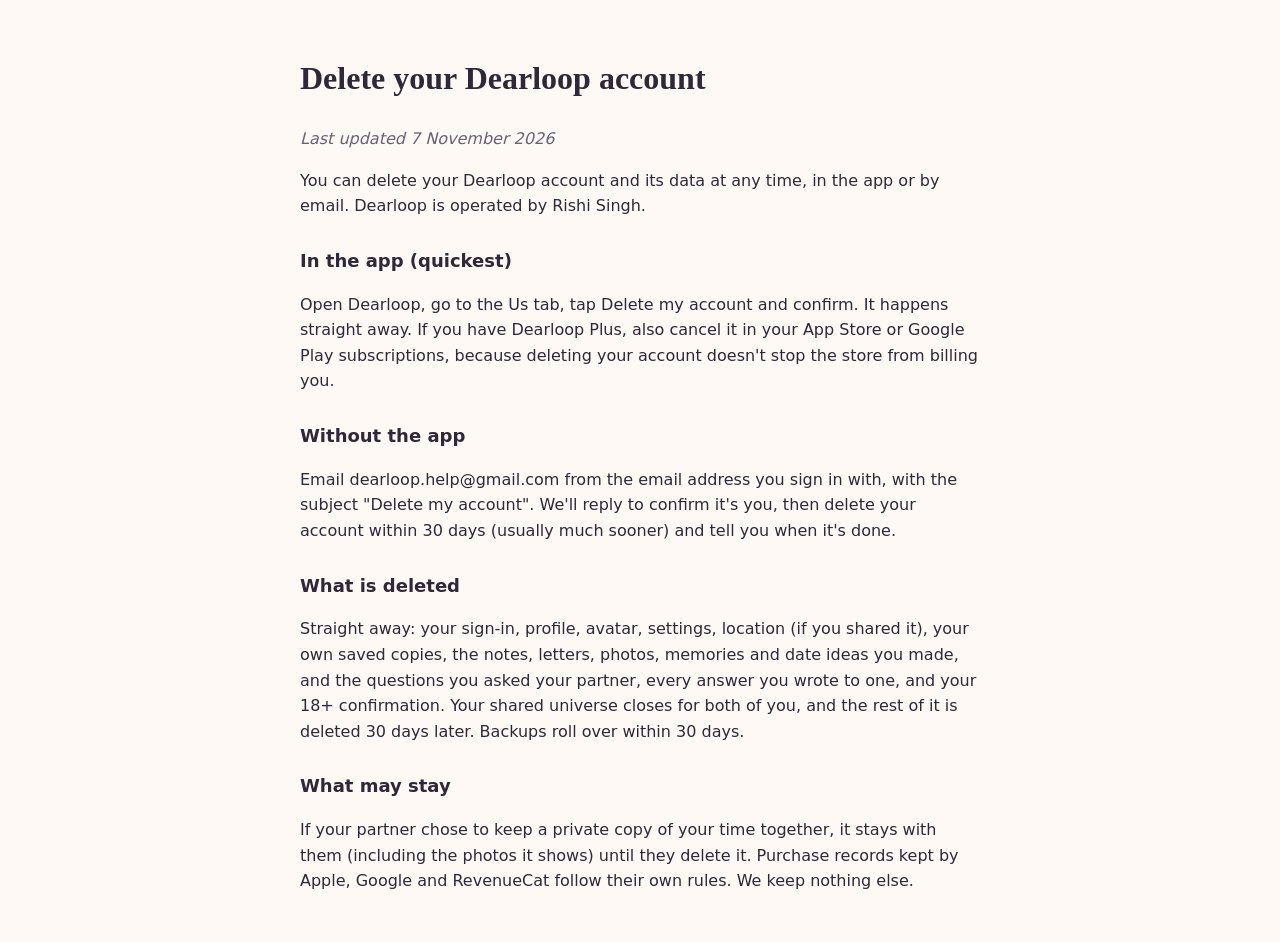
==== delete-account.html @ 75c6da75 "Dearloop website: home, privacy policy, terms, account deletion, support Co-Authored-By: Claude Opus" ====
<!doctype html><html lang="en"><head><meta charset="utf-8"><meta name="viewport" content="width=device-width,initial-scale=1">
<title>Dearloop · Delete your Dearloop account</title>
<style>body{font:16px/1.6 -apple-system,system-ui,sans-serif;max-width:680px;margin:0 auto;padding:32px 20px;color:#302738;background:#FFF9F6}h1{font-family:Georgia,serif}h2{margin-top:28px;font-size:18px}em{color:#6B6075}@media(prefers-color-scheme:dark){body{background:#17121F;color:#EDE7F3}em{color:#B3A9BF}}</style>
</head><body><h1>Delete your Dearloop account</h1><p><em>Last updated 7 November 2026</em></p><p>You can delete your Dearloop account and its data at any time, in the app or by email. Dearloop is operated by Rishi Singh.</p>
<h2>In the app (quickest)</h2><p>Open Dearloop, go to the Us tab, tap Delete my account and confirm. It happens straight away. If you have Dearloop Plus, also cancel it in your App Store or Google Play subscriptions, because deleting your account doesn't stop the store from billing you.</p>
<h2>Without the app</h2><p>Email dearloop.help@gmail.com from the email address you sign in with, with the subject "Delete my account". We'll reply to confirm it's you, then delete your account within 30 days (usually much sooner) and tell you when it's done.</p>
<h2>What is deleted</h2><p>Straight away: your sign-in, profile, avatar, settings, location (if you shared it), your own saved copies, the notes, letters, photos, memories and date ideas you made, and the questions you asked your partner, every answer you wrote to one, and your 18+ confirmation. Your shared universe closes for both of you, and the rest of it is deleted 30 days later. Backups roll over within 30 days.</p>
<h2>What may stay</h2><p>If your partner chose to keep a private copy of your time together, it stays with them (including the photos it shows) until they delete it. Purchase records kept by Apple, Google and RevenueCat follow their own rules. We keep nothing else.</p>
</body></html>
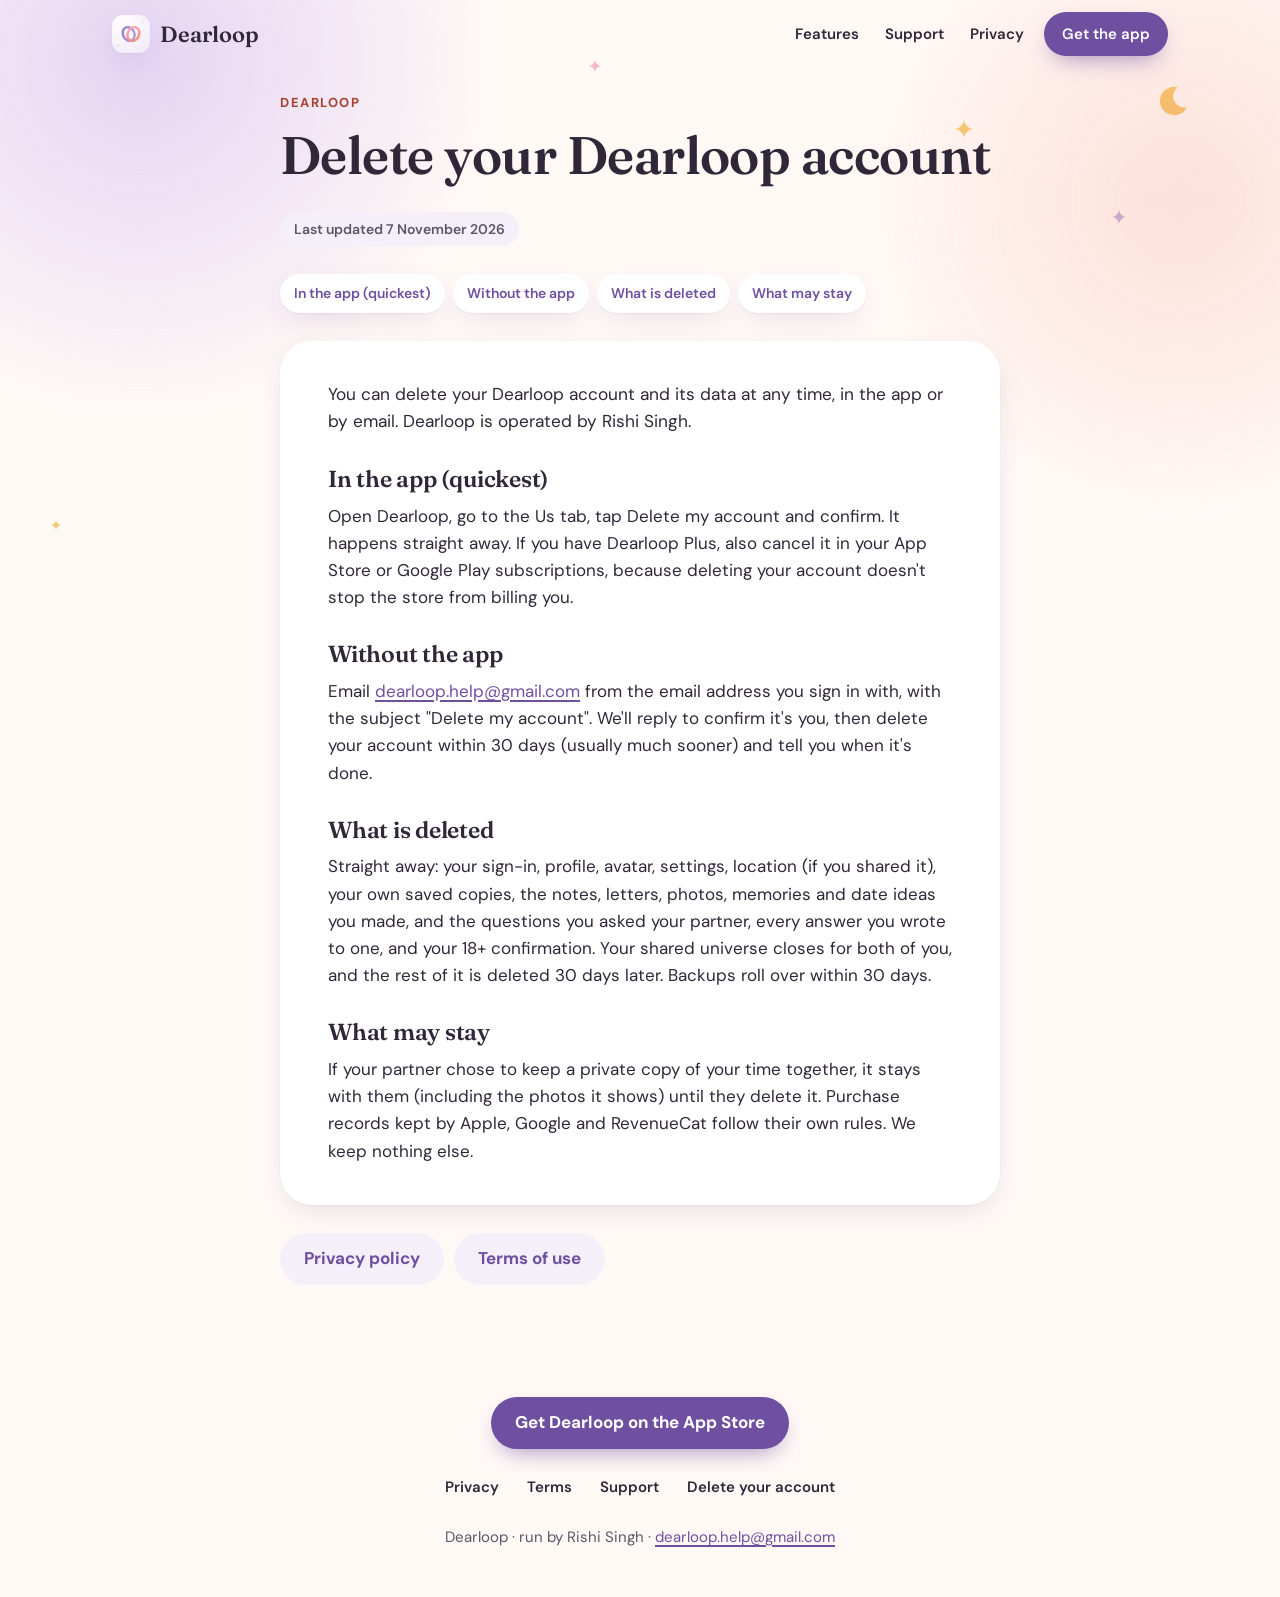
==== commit 8fcade92: "New Dearloop website: animated home page, App Store button, support FAQ, styled legal pages" ====
--- a/delete-account.html
+++ b/delete-account.html
@@ -1,9 +1,285 @@
-<!doctype html><html lang="en"><head><meta charset="utf-8"><meta name="viewport" content="width=device-width,initial-scale=1">
+<!doctype html>
+<html lang="en">
+<head>
+<meta charset="utf-8">
+<meta name="viewport" content="width=device-width,initial-scale=1">
 <title>Dearloop · Delete your Dearloop account</title>
-<style>body{font:16px/1.6 -apple-system,system-ui,sans-serif;max-width:680px;margin:0 auto;padding:32px 20px;color:#302738;background:#FFF9F6}h1{font-family:Georgia,serif}h2{margin-top:28px;font-size:18px}em{color:#6B6075}@media(prefers-color-scheme:dark){body{background:#17121F;color:#EDE7F3}em{color:#B3A9BF}}</style>
-</head><body><h1>Delete your Dearloop account</h1><p><em>Last updated 7 November 2026</em></p><p>You can delete your Dearloop account and its data at any time, in the app or by email. Dearloop is operated by Rishi Singh.</p>
-<h2>In the app (quickest)</h2><p>Open Dearloop, go to the Us tab, tap Delete my account and confirm. It happens straight away. If you have Dearloop Plus, also cancel it in your App Store or Google Play subscriptions, because deleting your account doesn't stop the store from billing you.</p>
-<h2>Without the app</h2><p>Email dearloop.help@gmail.com from the email address you sign in with, with the subject "Delete my account". We'll reply to confirm it's you, then delete your account within 30 days (usually much sooner) and tell you when it's done.</p>
-<h2>What is deleted</h2><p>Straight away: your sign-in, profile, avatar, settings, location (if you shared it), your own saved copies, the notes, letters, photos, memories and date ideas you made, and the questions you asked your partner, every answer you wrote to one, and your 18+ confirmation. Your shared universe closes for both of you, and the rest of it is deleted 30 days later. Backups roll over within 30 days.</p>
-<h2>What may stay</h2><p>If your partner chose to keep a private copy of your time together, it stays with them (including the photos it shows) until they delete it. Purchase records kept by Apple, Google and RevenueCat follow their own rules. We keep nothing else.</p>
-</body></html>+<meta name="description" content="Dearloop’s delete your dearloop account.">
+<link rel="canonical" href="https://rsingh3mags.github.io/delete-account.html">
+<meta name="theme-color" content="#FFF9F6" media="(prefers-color-scheme: light)">
+<meta name="theme-color" content="#191421" media="(prefers-color-scheme: dark)">
+<meta property="og:type" content="website">
+<meta property="og:site_name" content="Dearloop">
+<meta property="og:title" content="Dearloop · Delete your Dearloop account">
+<meta property="og:description" content="Dearloop’s delete your dearloop account.">
+<meta property="og:url" content="https://rsingh3mags.github.io/delete-account.html">
+<meta property="og:image" content="https://rsingh3mags.github.io/img/og.jpg">
+<meta property="og:image:width" content="1200">
+<meta property="og:image:height" content="630">
+<meta property="og:image:alt" content="The Dearloop icon beside three screens from the app">
+<meta name="twitter:card" content="summary_large_image">
+<link rel="icon" type="image/png" href="img/favicon.png">
+<link rel="apple-touch-icon" href="img/apple-touch-icon.png">
+<link rel="preconnect" href="https://fonts.googleapis.com">
+<link rel="preconnect" href="https://fonts.gstatic.com" crossorigin>
+<link rel="stylesheet" href="https://fonts.googleapis.com/css2?family=DM+Sans:opsz,wght@9..40,400;9..40,600;9..40,700&family=Fraunces:ital,opsz,wght@0,9..144,500;0,9..144,600;1,9..144,500&display=swap">
+<style>:root{
+  color-scheme:light dark;
+  --bg:#FFF9F6;--bg2:#F7F0FB;--surface:#FFFFFF;--tint:#F5EFFA;--peach-tint:#FFEDE6;
+  --text:#302738;--muted:#5E5668;--brand:#6E4FA0;--brand-ink:#FFFFFF;--peach:#F68A78;--peach-ink:#A8402F;
+  --gold:#F5C25B;--rose:#F6AEC2;--lav:#B8A2D4;--icon-hole:#F5EFFA;
+  --shadow:0 1px 2px rgba(64,40,90,.05),0 10px 30px -8px rgba(80,50,120,.16);
+  --shadow-lg:0 2px 6px rgba(64,40,90,.06),0 30px 60px -20px rgba(80,50,120,.32);
+  --halo1:rgba(196,167,240,.45);--halo2:rgba(246,138,120,.22);
+  --display:"Fraunces",Georgia,"Times New Roman",serif;
+  --body:"DM Sans",system-ui,-apple-system,"Segoe UI",sans-serif;
+}
+@media (prefers-color-scheme:dark){:root{
+  --bg:#191421;--bg2:#1E1828;--surface:#292134;--tint:#33293F;--peach-tint:#3A2833;
+  --text:#F4EEF8;--muted:#C4B8CE;--brand:#C4A7F0;--brand-ink:#1B1424;--peach:#F7A090;--peach-ink:#FFB7A8;
+  --gold:#FFDC93;--rose:#F0A6BC;--lav:#8F78B5;--icon-hole:#33293F;
+  --shadow:0 1px 2px rgba(0,0,0,.3),0 12px 30px -10px rgba(0,0,0,.55);
+  --shadow-lg:0 2px 6px rgba(0,0,0,.3),0 30px 60px -20px rgba(0,0,0,.7);
+  --halo1:rgba(140,100,210,.30);--halo2:rgba(246,138,120,.14);
+}}
+*,*::before,*::after{box-sizing:border-box}
+html{-webkit-text-size-adjust:100%;scroll-behavior:smooth}
+body{margin:0;background:var(--bg);color:var(--text);font:400 17px/1.6 var(--body);overflow-x:hidden;
+  -webkit-font-smoothing:antialiased;text-rendering:optimizeLegibility}
+img,svg{display:block;max-width:100%}
+img{height:auto}
+a{color:var(--brand);text-underline-offset:3px;text-decoration-thickness:1.5px}
+a:hover{text-decoration-thickness:2.5px}
+:focus-visible{outline:3px solid var(--brand);outline-offset:3px;border-radius:10px}
+h1,h2,h3{font-family:var(--display);font-weight:600;line-height:1.15;letter-spacing:-.01em;margin:0;font-optical-sizing:auto}
+p{margin:0}
+.wrap{width:100%;max-width:1120px;margin:0 auto;padding:0 16px}
+@media (min-width:720px){.wrap{padding:0 32px}}
+.skip{position:absolute;left:-9999px;top:8px;z-index:10;background:var(--surface);padding:10px 16px;border-radius:12px}
+.skip:focus{left:16px}
+
+/* Header */
+.top{position:sticky;top:0;z-index:5;transition:background-color .3s ease,box-shadow .3s ease}
+.top .wrap{display:flex;align-items:center;justify-content:space-between;gap:12px;padding-top:12px;padding-bottom:12px}
+.top.stuck{background:color-mix(in srgb,var(--bg) 78%,transparent);-webkit-backdrop-filter:blur(16px) saturate(1.4);backdrop-filter:blur(16px) saturate(1.4);box-shadow:0 8px 24px -16px rgba(60,40,90,.35)}
+.nav{align-items:center}
+.btn.mini{min-height:44px;padding:0 18px;font-size:15px;margin-left:6px}
+.brand{display:flex;align-items:center;gap:10px;text-decoration:none;color:var(--text);font:600 22px/1 var(--display)}
+.brand img{width:38px;height:38px;border-radius:11px;box-shadow:var(--shadow)}
+.nav{display:flex;gap:2px;flex-wrap:nowrap;justify-content:flex-end}
+.nav a{color:var(--text);text-decoration:none;font-weight:600;font-size:15px;padding:10px 12px;border-radius:999px}
+.nav a:hover,.nav a[aria-current=page]{background:var(--tint)}
+@media (max-width:600px){.nav .wide{display:none}.nav a{padding:10px 8px}.btn.mini{padding:0 16px}.brand{font-size:20px}.hero .hero-icon{width:76px;height:76px;border-radius:22px}}
+
+/* Sky glow behind the top of every page */
+.sky{position:absolute;inset:0 0 auto 0;height:720px;overflow:hidden;pointer-events:none;z-index:0}
+.sky::before,.sky::after{content:"";position:absolute;border-radius:50%;filter:blur(10px)}
+.sky::before{width:720px;height:720px;left:-220px;top:-300px;background:radial-gradient(closest-side,var(--halo1),transparent)}
+.sky::after{width:640px;height:640px;right:-220px;top:-120px;background:radial-gradient(closest-side,var(--halo2),transparent)}
+.sky .s{position:absolute;fill:var(--gold);opacity:.85}
+.sky .s.r{fill:var(--rose)}
+.sky .s.l{fill:var(--lav)}
+.sky .moon{position:absolute;fill:var(--gold);opacity:.9}
+@media (prefers-reduced-motion:no-preference){
+  .sky .s{animation:twinkle 5s ease-in-out infinite}
+  .sky .s:nth-child(2n){animation-delay:-2.2s;animation-duration:6.5s}
+  .sky .s:nth-child(3n){animation-delay:-3.7s}
+}
+@media (prefers-reduced-motion:no-preference){
+  .hero-icon{animation:float 7s ease-in-out infinite}
+  .hero-art .a{animation:floatA 9s ease-in-out infinite}
+  .hero-art .b{animation:floatB 8s ease-in-out infinite}
+  .sky .moon{animation:moon 12s ease-in-out infinite}
+  .closing img{animation:float 7s ease-in-out infinite}
+  .js .reveal{opacity:0;transform:translateY(28px);transition:opacity .8s cubic-bezier(.2,.7,.2,1),transform .8s cubic-bezier(.2,.7,.2,1)}
+  .js .reveal.in{opacity:1;transform:none}
+  .js .grid .reveal:nth-child(3n+2),.js .gallery li:nth-child(2n){transition-delay:.08s}
+  .js .grid .reveal:nth-child(3n),.js .gallery li:nth-child(3n){transition-delay:.16s}
+  .gallery img{transition:transform .5s ease}
+  .gallery li:hover img{transform:translateY(-6px) rotate(-1deg)}
+}
+@keyframes float{0%,100%{transform:translateY(0)}50%{transform:translateY(-10px)}}
+@keyframes floatA{0%,100%{transform:rotate(-7deg) translateY(0)}50%{transform:rotate(-5.5deg) translateY(-12px)}}
+@keyframes floatB{0%,100%{transform:rotate(5deg) translateY(0)}50%{transform:rotate(3.5deg) translateY(-16px)}}
+@keyframes moon{0%,100%{transform:translateY(0) rotate(0)}50%{transform:translateY(-8px) rotate(-8deg)}}
+@keyframes twinkle{0%,100%{opacity:.85;transform:scale(1)}50%{opacity:.35;transform:scale(.8)}}
+main,footer{position:relative;z-index:1}
+main{overflow-x:clip}
+
+/* Buttons and pills */
+.btn{display:inline-flex;align-items:center;justify-content:center;gap:10px;min-height:52px;padding:0 24px;border-radius:999px;
+  font:700 17px/1 var(--body);text-decoration:none;white-space:nowrap;transition:transform .2s ease,box-shadow .2s ease}
+.btn.primary{background:var(--brand);color:var(--brand-ink);box-shadow:0 10px 24px -10px rgba(110,79,160,.7)}
+.btn.soft{background:var(--tint);color:var(--brand)}
+.btn:hover{transform:translateY(-1px)}
+.btn svg{width:20px;height:20px;fill:currentColor}
+.eyebrow{display:inline-block;font:700 13px/1 var(--body);letter-spacing:.12em;text-transform:uppercase;color:var(--peach-ink)}
+
+/* Hero */
+.hero{padding:24px 0 56px}
+.hero .wrap{display:grid;gap:44px;align-items:center}
+@media (min-width:900px){.hero .wrap{grid-template-columns:1.05fr .95fr;gap:32px}.hero{padding:40px 0 88px}}
+.hero-icon{width:96px;height:96px;border-radius:26px;box-shadow:var(--shadow-lg);margin-bottom:26px}
+.hero h1{font-size:clamp(2.6rem,8.6vw,4.4rem);font-weight:600}
+.hero h1 em{font-style:italic;font-weight:500;color:var(--brand);white-space:nowrap}
+.hero .lede{font-size:clamp(1.08rem,2.6vw,1.25rem);color:var(--muted);max-width:34em;margin-top:18px}
+.cta{display:flex;flex-wrap:wrap;gap:12px;margin-top:30px;align-items:center}
+.hero-art{position:relative;aspect-ratio:1/1.32;max-width:460px;width:100%;margin:0 auto}
+.hero-art::before{content:"";position:absolute;inset:6% 2%;border-radius:50%;background:radial-gradient(closest-side,var(--halo1),transparent 75%)}
+.hero-art .phone{position:absolute;width:52%;border-radius:26px;box-shadow:var(--shadow-lg);background:var(--tint)}
+.hero-art .a{left:4%;top:7%;transform:rotate(-7deg)}
+.hero-art .b{right:4%;top:0;transform:rotate(5deg);z-index:1}
+
+/* Sections */
+section{padding:64px 0}
+@media (min-width:900px){section{padding:96px 0}}
+.head{max-width:40em;margin-bottom:36px}
+.head h2{font-size:clamp(2rem,5.4vw,3rem);margin-top:12px}
+.head p{color:var(--muted);margin-top:14px;font-size:1.08rem}
+.center{text-align:center;margin-left:auto;margin-right:auto}
+
+/* Gallery */
+.gallery{display:flex;gap:18px;overflow-x:auto;scroll-snap-type:x mandatory;padding:12px 16px 28px;margin:0;list-style:none;
+  scrollbar-width:thin;scrollbar-color:var(--lav) transparent;overscroll-behavior-x:contain}
+.gallery li{flex:0 0 auto;width:min(64vw,250px);scroll-snap-align:center}
+.gallery img{width:100%;height:auto;border-radius:24px;box-shadow:var(--shadow)}
+@media (min-width:1120px){.gallery{justify-content:safe center;padding-left:32px;padding-right:32px}}
+.gallery:focus-visible{outline-offset:-3px}
+.hint{text-align:center;color:var(--muted);font-size:15px;margin-top:4px}
+
+/* Features */
+.features{background:linear-gradient(180deg,transparent,var(--bg2) 18%,var(--bg2) 82%,transparent)}
+.grid{display:grid;gap:18px;grid-template-columns:1fr}
+@media (min-width:640px){.grid{grid-template-columns:1fr 1fr}}
+@media (min-width:1000px){.grid{grid-template-columns:repeat(3,1fr);gap:22px}}
+.card{background:var(--surface);border-radius:28px;padding:28px 26px;box-shadow:var(--shadow)}
+.card h3{font-size:1.4rem;margin:18px 0 8px}
+.card p{color:var(--muted)}
+.badge{width:52px;height:52px;border-radius:18px;display:grid;place-items:center;background:var(--tint)}
+.badge svg{width:26px;height:26px;fill:var(--brand)}
+.card:nth-child(3n+2) .badge{background:var(--peach-tint)}
+.card:nth-child(3n+2) .badge svg{fill:var(--peach)}
+
+/* Private + Plus */
+.split{display:grid;gap:22px}
+@media (min-width:900px){.split{grid-template-columns:1.2fr .8fr;gap:28px}}
+.panel{border-radius:32px;padding:34px 28px;box-shadow:var(--shadow);background:var(--surface);position:relative;overflow:hidden}
+@media (min-width:720px){.panel{padding:44px 44px}}
+.panel.private{background:linear-gradient(160deg,var(--tint),var(--surface) 70%)}
+.panel.plus{background:linear-gradient(160deg,var(--peach-tint),var(--surface) 75%)}
+.panel h2{font-size:clamp(1.9rem,4.6vw,2.6rem);margin:12px 0 14px}
+.panel > p{color:var(--muted)}
+.ticks{list-style:none;padding:0;margin:24px 0 0;display:grid;gap:14px}
+.ticks li{display:grid;grid-template-columns:30px 1fr;gap:12px;align-items:start}
+.ticks li::before{content:"";width:22px;height:22px;margin-top:3px;border-radius:50%;
+  background:var(--brand) url("data:image/svg+xml,%3Csvg xmlns='http://www.w3.org/2000/svg' viewBox='0 0 24 24'%3E%3Cpath d='M9.5 16.2 5.3 12l-1.4 1.4 5.6 5.6 11-11-1.4-1.4z' fill='white'/%3E%3C/svg%3E") center/16px no-repeat}
+@media (prefers-color-scheme:dark){.ticks li::before{background-image:url("data:image/svg+xml,%3Csvg xmlns='http://www.w3.org/2000/svg' viewBox='0 0 24 24'%3E%3Cpath d='M9.5 16.2 5.3 12l-1.4 1.4 5.6 5.6 11-11-1.4-1.4z' fill='%231B1424'/%3E%3C/svg%3E")}}
+.panel.plus .ticks li::before{background-color:var(--peach-ink)}
+.panel .corner{position:absolute;right:-18px;top:-18px;width:120px;height:120px;fill:var(--gold);opacity:.35}
+.note{font-size:15px;color:var(--muted);margin-top:22px}
+
+/* Closing */
+.closing{text-align:center}
+.closing .glow{max-width:760px;margin:0 auto;padding:56px 24px;border-radius:40px;
+  background:radial-gradient(120% 120% at 50% 0%,var(--tint),var(--surface) 70%);box-shadow:var(--shadow)}
+.closing img{width:84px;height:84px;border-radius:24px;margin:0 auto 22px;box-shadow:var(--shadow-lg)}
+.closing h2{font-size:clamp(2rem,5vw,2.8rem)}
+.closing p{color:var(--muted);margin:12px auto 26px;max-width:30em}
+
+/* Article pages (support, legal) */
+.page{padding:20px 0 72px}
+.col{max-width:720px;margin:0 auto}
+.page h1{font-size:clamp(2.3rem,7vw,3.3rem);margin:10px 0 12px}
+.page .lede{font-size:1.15rem;color:var(--muted)}
+.updated{display:inline-block;margin-top:14px;padding:6px 14px;border-radius:999px;background:var(--tint);font-size:14px;font-weight:600;color:var(--muted)}
+.toc{display:flex;flex-wrap:wrap;gap:8px;margin:28px 0 8px;padding:0;list-style:none}
+.toc a{display:inline-block;padding:8px 14px;border-radius:999px;background:var(--surface);box-shadow:var(--shadow);font-size:14px;font-weight:600;text-decoration:none}
+.doc{background:var(--surface);border-radius:32px;padding:10px 24px 30px;margin-top:28px;box-shadow:var(--shadow)}
+@media (min-width:720px){.doc{padding:16px 48px 40px}}
+.doc h2{font-size:1.45rem;margin:30px 0 10px;scroll-margin-top:20px}
+.doc p{color:var(--text)}
+.doc p + p{margin-top:12px}
+.intro{font-size:1.08rem;margin-top:24px}
+.others{display:flex;flex-wrap:wrap;gap:10px;margin-top:28px}
+.faq{display:grid;gap:12px;margin-top:32px}
+.faq details{background:var(--surface);border-radius:22px;box-shadow:var(--shadow)}
+.faq summary{cursor:pointer;list-style:none;padding:20px 56px 20px 22px;font:600 1.12rem/1.35 var(--display);position:relative;border-radius:22px}
+.faq summary::-webkit-details-marker{display:none}
+.faq summary::after{content:"";position:absolute;right:20px;top:50%;width:26px;height:26px;margin-top:-13px;border-radius:50%;
+  background:var(--tint) url("data:image/svg+xml,%3Csvg xmlns='http://www.w3.org/2000/svg' viewBox='0 0 24 24'%3E%3Cpath d='M7 10l5 5 5-5z' fill='%236E4FA0'/%3E%3C/svg%3E") center/20px no-repeat;transition:transform .2s ease}
+@media (prefers-color-scheme:dark){.faq summary::after{background-image:url("data:image/svg+xml,%3Csvg xmlns='http://www.w3.org/2000/svg' viewBox='0 0 24 24'%3E%3Cpath d='M7 10l5 5 5-5z' fill='%23C4A7F0'/%3E%3C/svg%3E")}}
+.faq details[open] summary::after{transform:rotate(180deg)}
+.faq .a{padding:0 22px 22px;color:var(--muted)}
+.faq .a p + p{margin-top:10px}
+.contact{margin-top:40px;border-radius:32px;padding:34px 28px;text-align:center;background:linear-gradient(160deg,var(--peach-tint),var(--surface) 80%);box-shadow:var(--shadow)}
+.contact h2{font-size:1.8rem;margin-bottom:10px}
+.contact p{color:var(--muted);max-width:32em;margin:0 auto 22px}
+.contact .btn{max-width:100%;white-space:normal;overflow-wrap:anywhere}
+
+/* Footer */
+footer{padding:40px 0 48px;color:var(--muted);font-size:15px}
+footer .wrap{display:grid;gap:18px;justify-items:center;text-align:center}
+footer nav{display:flex;flex-wrap:wrap;justify-content:center;gap:6px 4px}
+footer nav a{color:var(--text);text-decoration:none;font-weight:600;padding:8px 12px;border-radius:999px}
+footer nav a:hover{background:var(--tint)}
+footer .who a{color:var(--brand)}
+@media (prefers-reduced-motion:reduce){html{scroll-behavior:auto}*{transition:none!important;animation:none!important}}</style>
+<style>
+.sky .s:nth-of-type(1){width:18px;right:24%;top:120px}
+.sky .s:nth-of-type(2){width:12px;left:46%;top:60px}
+.sky .s:nth-of-type(3){width:14px;right:12%;top:210px}
+.sky .s:nth-of-type(4){width:10px;left:4%;top:520px}
+.sky .s:nth-of-type(5){width:16px;right:30%;top:520px}
+.sky .moon{width:34px;right:7%;top:84px}
+@media (max-width:720px){.sky .s:nth-of-type(1),.sky .s:nth-of-type(3),.sky .s:nth-of-type(4),.sky .s:nth-of-type(5){display:none}.sky .moon{top:90px;right:5%;width:26px;opacity:.6}}
+</style>
+</head>
+<body>
+<a class="skip" href="#main">Skip to content</a>
+<div class="sky" aria-hidden="true">
+  <svg class="s" viewBox="0 0 24 24" aria-hidden="true" focusable="false"><path d="M12 0c.9 6.4 5.6 11.1 12 12-6.4.9-11.1 5.6-12 12-.9-6.4-5.6-11.1-12-12C6.4 11.1 11.1 6.4 12 0z"/></svg><svg class="s r" viewBox="0 0 24 24" aria-hidden="true" focusable="false"><path d="M12 0c.9 6.4 5.6 11.1 12 12-6.4.9-11.1 5.6-12 12-.9-6.4-5.6-11.1-12-12C6.4 11.1 11.1 6.4 12 0z"/></svg><svg class="s l" viewBox="0 0 24 24" aria-hidden="true" focusable="false"><path d="M12 0c.9 6.4 5.6 11.1 12 12-6.4.9-11.1 5.6-12 12-.9-6.4-5.6-11.1-12-12C6.4 11.1 11.1 6.4 12 0z"/></svg><svg class="s" viewBox="0 0 24 24" aria-hidden="true" focusable="false"><path d="M12 0c.9 6.4 5.6 11.1 12 12-6.4.9-11.1 5.6-12 12-.9-6.4-5.6-11.1-12-12C6.4 11.1 11.1 6.4 12 0z"/></svg><svg class="s r" viewBox="0 0 24 24" aria-hidden="true" focusable="false"><path d="M12 0c.9 6.4 5.6 11.1 12 12-6.4.9-11.1 5.6-12 12-.9-6.4-5.6-11.1-12-12C6.4 11.1 11.1 6.4 12 0z"/></svg><svg class="moon" viewBox="0 0 48 48" aria-hidden="true" focusable="false"><path d="M30.5 4.6A20 20 0 1 0 43.4 33 16 16 0 0 1 30.5 4.6z"/></svg>
+</div>
+<header class="top"><div class="wrap">
+  <a class="brand" href="index.html"><img src="img/icon-256.png" alt="" width="38" height="38">Dearloop</a>
+  <nav class="nav" aria-label="Main"><a href="index.html#features" class="wide">Features</a><a href="support.html">Support</a><a href="privacy.html" class="wide">Privacy</a><a class="btn primary mini" href="https://apps.apple.com/app/id6832849620" aria-label="Get Dearloop on the App Store">Get the app</a></nav>
+</div></header>
+<main id="main">
+<div class="page"><div class="wrap"><div class="col">
+  <span class="eyebrow">Dearloop</span>
+  <h1>Delete your Dearloop account</h1>
+  <p class="updated">Last updated 7 November 2026</p>
+  <nav aria-label="On this page"><ul class="toc"><li><a href="#in-the-app-quickest">In the app (quickest)</a></li><li><a href="#without-the-app">Without the app</a></li><li><a href="#what-is-deleted">What is deleted</a></li><li><a href="#what-may-stay">What may stay</a></li></ul></nav>
+  <article class="doc">
+    <p class="intro">You can delete your Dearloop account and its data at any time, in the app or by email. Dearloop is operated by Rishi Singh.</p>
+    <h2 id="in-the-app-quickest">In the app (quickest)</h2><p>Open Dearloop, go to the Us tab, tap Delete my account and confirm. It happens straight away. If you have Dearloop Plus, also cancel it in your App Store or Google Play subscriptions, because deleting your account doesn't stop the store from billing you.</p>
+    <h2 id="without-the-app">Without the app</h2><p>Email <a href="mailto:dearloop.help@gmail.com">dearloop.help@gmail.com</a> from the email address you sign in with, with the subject "Delete my account". We'll reply to confirm it's you, then delete your account within 30 days (usually much sooner) and tell you when it's done.</p>
+    <h2 id="what-is-deleted">What is deleted</h2><p>Straight away: your sign-in, profile, avatar, settings, location (if you shared it), your own saved copies, the notes, letters, photos, memories and date ideas you made, and the questions you asked your partner, every answer you wrote to one, and your 18+ confirmation. Your shared universe closes for both of you, and the rest of it is deleted 30 days later. Backups roll over within 30 days.</p>
+    <h2 id="what-may-stay">What may stay</h2><p>If your partner chose to keep a private copy of your time together, it stays with them (including the photos it shows) until they delete it. Purchase records kept by Apple, Google and RevenueCat follow their own rules. We keep nothing else.</p>
+  </article>
+  <div class="others"><a class="btn soft" href="privacy.html">Privacy policy</a><a class="btn soft" href="terms.html">Terms of use</a></div>
+</div></div></div>
+</main>
+<footer><div class="wrap">
+  <a class="btn primary" href="https://apps.apple.com/app/id6832849620">Get Dearloop on the App Store</a>
+  <nav aria-label="Footer">
+    <a href="privacy.html">Privacy</a><a href="terms.html">Terms</a><a href="support.html">Support</a><a href="delete-account.html">Delete your account</a>
+  </nav>
+  <p class="who">Dearloop · run by Rishi Singh · <a href="mailto:dearloop.help@gmail.com">dearloop.help@gmail.com</a></p>
+</div></footer>
+<script>(function(){
+var d=document,top=d.querySelector('.top');
+function onScroll(){top.classList.toggle('stuck',scrollY>8)}
+addEventListener('scroll',onScroll,{passive:true});onScroll();
+if(!matchMedia('(prefers-reduced-motion: no-preference)').matches||!('IntersectionObserver' in window))return;
+d.documentElement.classList.add('js');
+var io=new IntersectionObserver(function(es){es.forEach(function(e){if(e.isIntersecting){var t=e.target;
+(t.classList.contains('gallery')?t.querySelectorAll('.reveal'):[t]).forEach(function(x){x.classList.add('in')});io.unobserve(t)}})},{rootMargin:'0px 0px -8% 0px',threshold:.08});
+d.querySelectorAll('.reveal,.gallery').forEach(function(el){if(!el.closest('.gallery')||el.classList.contains('gallery'))io.observe(el)});
+var g=d.querySelector('.gallery');if(!g)return;
+var items=g.querySelectorAll('li'),busy=false;
+function para(){busy=false;var r=g.getBoundingClientRect();if(r.bottom<0||r.top>innerHeight)return;
+var mid=innerHeight/2,c=r.top+r.height/2-mid;items.forEach(function(li,i){li.style.translate='0 '+(c*(i%2?-0.06:0.06)).toFixed(1)+'px'})}
+addEventListener('scroll',function(){if(!busy){busy=true;requestAnimationFrame(para)}},{passive:true});para();
+})();</script>
+</body>
+</html>
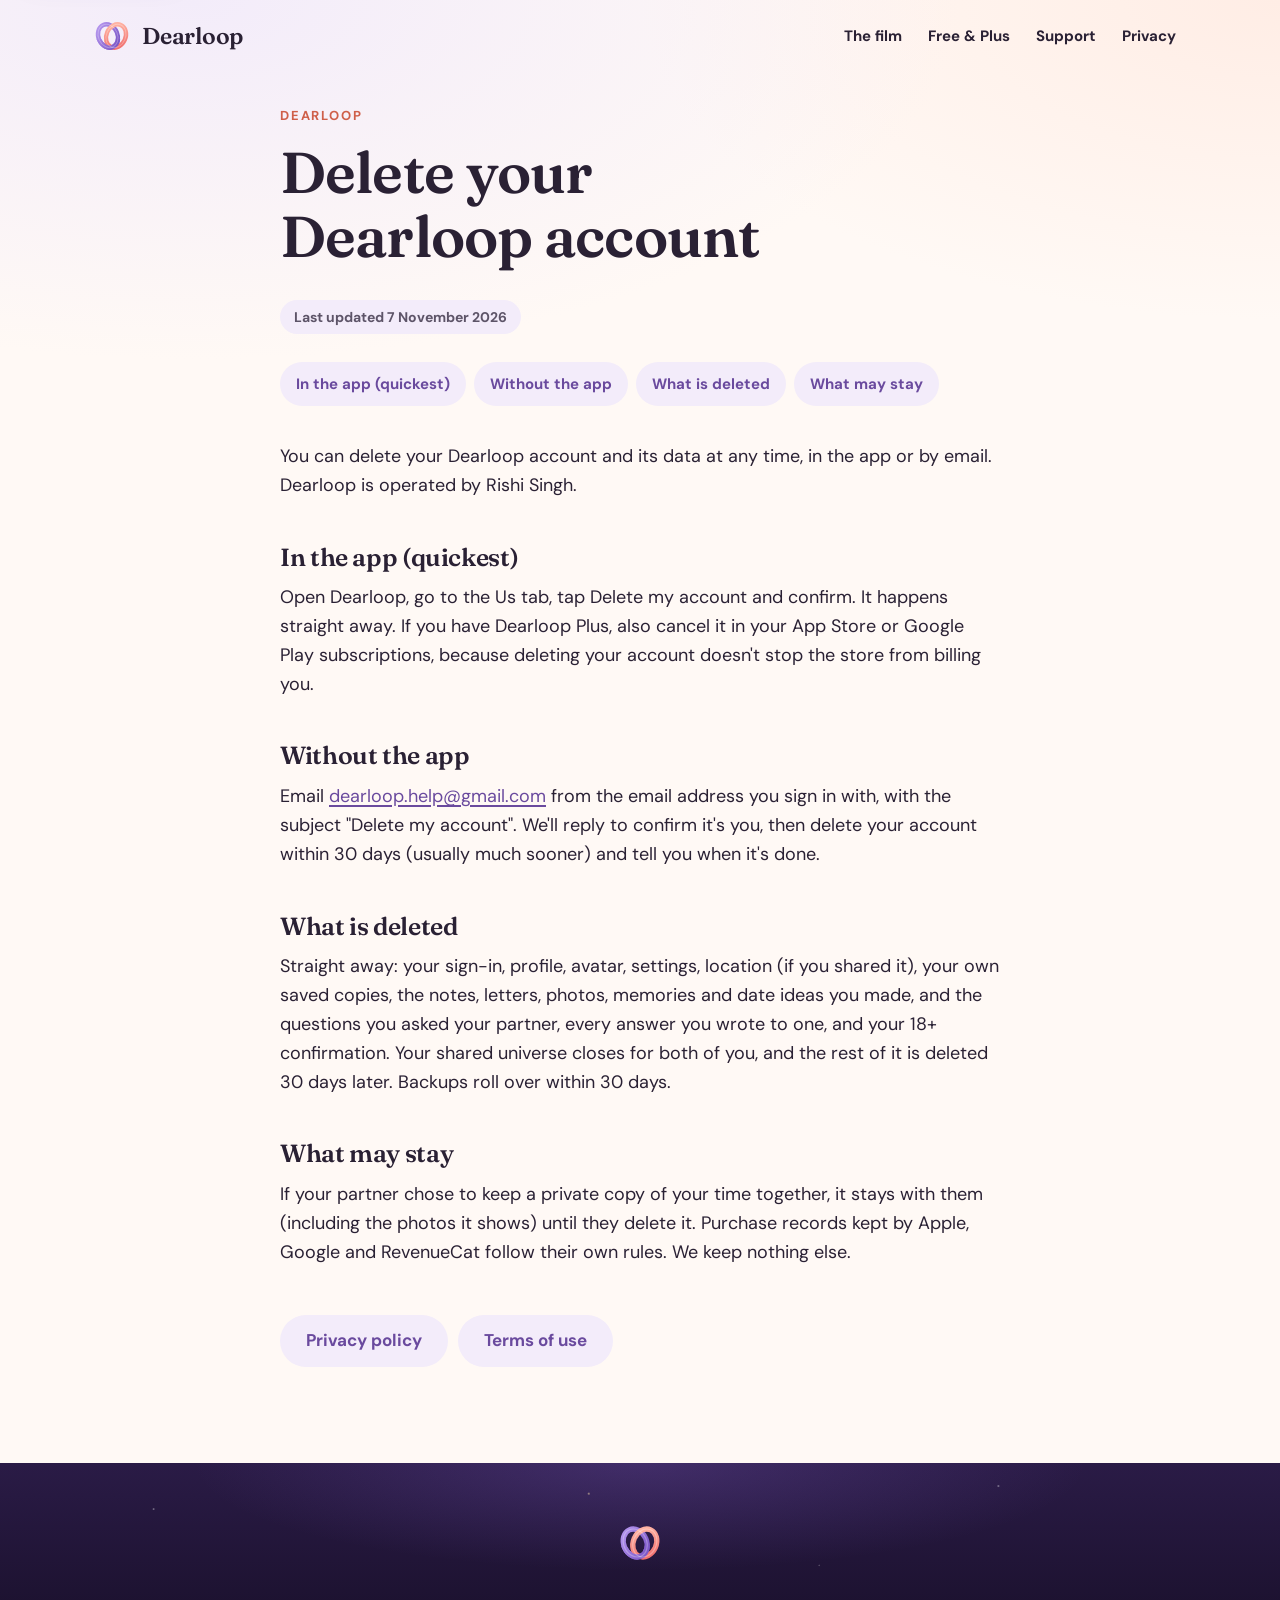
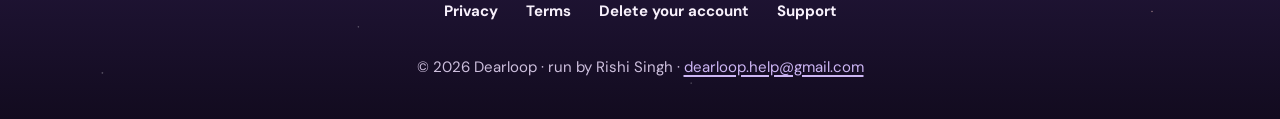
==== commit de5779d7: "A new website for dearloopapp.com: the current app, the tour film, what's new, Free and Plus; invite" ====
--- a/delete-account.html
+++ b/delete-account.html
@@ -5,243 +5,44 @@
 <meta name="viewport" content="width=device-width,initial-scale=1">
 <title>Dearloop · Delete your Dearloop account</title>
 <meta name="description" content="Dearloop’s delete your dearloop account.">
-<link rel="canonical" href="https://rsingh3mags.github.io/delete-account.html">
-<meta name="theme-color" content="#FFF9F6" media="(prefers-color-scheme: light)">
-<meta name="theme-color" content="#191421" media="(prefers-color-scheme: dark)">
+<link rel="canonical" href="https://dearloopapp.com/delete-account.html">
+<meta name="theme-color" content="#120B1F">
+<meta name="color-scheme" content="light dark">
 <meta property="og:type" content="website">
 <meta property="og:site_name" content="Dearloop">
 <meta property="og:title" content="Dearloop · Delete your Dearloop account">
 <meta property="og:description" content="Dearloop’s delete your dearloop account.">
-<meta property="og:url" content="https://rsingh3mags.github.io/delete-account.html">
-<meta property="og:image" content="https://rsingh3mags.github.io/img/og.jpg">
+<meta property="og:url" content="https://dearloopapp.com/delete-account.html">
+<meta property="og:image" content="https://dearloopapp.com/img/og.jpg">
 <meta property="og:image:width" content="1200">
 <meta property="og:image:height" content="630">
-<meta property="og:image:alt" content="The Dearloop icon beside three screens from the app">
+<meta property="og:image:alt" content="Dearloop: two linked rings on a midnight sky, beside the app’s floating island">
 <meta name="twitter:card" content="summary_large_image">
-<link rel="icon" type="image/png" href="img/favicon.png">
+<meta name="twitter:title" content="Dearloop · Delete your Dearloop account">
+<meta name="twitter:description" content="Dearloop’s delete your dearloop account.">
+<meta name="twitter:image" content="https://dearloopapp.com/img/og.jpg">
+<link rel="icon" href="img/favicon.svg" type="image/svg+xml">
+<link rel="icon" href="img/favicon.png" type="image/png" sizes="48x48">
 <link rel="apple-touch-icon" href="img/apple-touch-icon.png">
-<link rel="preconnect" href="https://fonts.googleapis.com">
-<link rel="preconnect" href="https://fonts.gstatic.com" crossorigin>
-<link rel="stylesheet" href="https://fonts.googleapis.com/css2?family=DM+Sans:opsz,wght@9..40,400;9..40,600;9..40,700&family=Fraunces:ital,opsz,wght@0,9..144,500;0,9..144,600;1,9..144,500&display=swap">
-<style>:root{
-  color-scheme:light dark;
-  --bg:#FFF9F6;--bg2:#F7F0FB;--surface:#FFFFFF;--tint:#F5EFFA;--peach-tint:#FFEDE6;
-  --text:#302738;--muted:#5E5668;--brand:#6E4FA0;--brand-ink:#FFFFFF;--peach:#F68A78;--peach-ink:#A8402F;
-  --gold:#F5C25B;--rose:#F6AEC2;--lav:#B8A2D4;--icon-hole:#F5EFFA;
-  --shadow:0 1px 2px rgba(64,40,90,.05),0 10px 30px -8px rgba(80,50,120,.16);
-  --shadow-lg:0 2px 6px rgba(64,40,90,.06),0 30px 60px -20px rgba(80,50,120,.32);
-  --halo1:rgba(196,167,240,.45);--halo2:rgba(246,138,120,.22);
-  --display:"Fraunces",Georgia,"Times New Roman",serif;
-  --body:"DM Sans",system-ui,-apple-system,"Segoe UI",sans-serif;
-}
-@media (prefers-color-scheme:dark){:root{
-  --bg:#191421;--bg2:#1E1828;--surface:#292134;--tint:#33293F;--peach-tint:#3A2833;
-  --text:#F4EEF8;--muted:#C4B8CE;--brand:#C4A7F0;--brand-ink:#1B1424;--peach:#F7A090;--peach-ink:#FFB7A8;
-  --gold:#FFDC93;--rose:#F0A6BC;--lav:#8F78B5;--icon-hole:#33293F;
-  --shadow:0 1px 2px rgba(0,0,0,.3),0 12px 30px -10px rgba(0,0,0,.55);
-  --shadow-lg:0 2px 6px rgba(0,0,0,.3),0 30px 60px -20px rgba(0,0,0,.7);
-  --halo1:rgba(140,100,210,.30);--halo2:rgba(246,138,120,.14);
-}}
-*,*::before,*::after{box-sizing:border-box}
-html{-webkit-text-size-adjust:100%;scroll-behavior:smooth}
-body{margin:0;background:var(--bg);color:var(--text);font:400 17px/1.6 var(--body);overflow-x:hidden;
-  -webkit-font-smoothing:antialiased;text-rendering:optimizeLegibility}
-img,svg{display:block;max-width:100%}
-img{height:auto}
-a{color:var(--brand);text-underline-offset:3px;text-decoration-thickness:1.5px}
-a:hover{text-decoration-thickness:2.5px}
-:focus-visible{outline:3px solid var(--brand);outline-offset:3px;border-radius:10px}
-h1,h2,h3{font-family:var(--display);font-weight:600;line-height:1.15;letter-spacing:-.01em;margin:0;font-optical-sizing:auto}
-p{margin:0}
-.wrap{width:100%;max-width:1120px;margin:0 auto;padding:0 16px}
-@media (min-width:720px){.wrap{padding:0 32px}}
-.skip{position:absolute;left:-9999px;top:8px;z-index:10;background:var(--surface);padding:10px 16px;border-radius:12px}
-.skip:focus{left:16px}
+<link rel="preload" href="fonts/fraunces-600.woff2" as="font" type="font/woff2" crossorigin>
+<link rel="preload" href="fonts/dm-sans-400.woff2" as="font" type="font/woff2" crossorigin>
+<link rel="stylesheet" href="site.css">
+</head>
+<body class="article">
+<a class="skip" href="#main">Skip to content</a>
+<header class="top"><div class="wrap">
+  <a class="brand" href="index.html"><svg class="rings" viewBox="0 0 100 100" aria-hidden="true" focusable="false"><defs>
+<linearGradient id="rl12" x1=".1" y1="0" x2=".7" y2="1"><stop offset="0" stop-color="#B596EE"/><stop offset="1" stop-color="#7D58C8"/></linearGradient>
+<linearGradient id="rr12" x1=".3" y1="0" x2=".9" y2="1"><stop offset="0" stop-color="#FFB2A2"/><stop offset="1" stop-color="#F06C6C"/></linearGradient>
+<clipPath id="rw12"><rect x="0" y="57" width="100" height="43"/></clipPath>
+</defs>
 
-/* Header */
-.top{position:sticky;top:0;z-index:5;transition:background-color .3s ease,box-shadow .3s ease}
-.top .wrap{display:flex;align-items:center;justify-content:space-between;gap:12px;padding-top:12px;padding-bottom:12px}
-.top.stuck{background:color-mix(in srgb,var(--bg) 78%,transparent);-webkit-backdrop-filter:blur(16px) saturate(1.4);backdrop-filter:blur(16px) saturate(1.4);box-shadow:0 8px 24px -16px rgba(60,40,90,.35)}
-.nav{align-items:center}
-.btn.mini{min-height:44px;padding:0 18px;font-size:15px;margin-left:6px}
-.brand{display:flex;align-items:center;gap:10px;text-decoration:none;color:var(--text);font:600 22px/1 var(--display)}
-.brand img{width:38px;height:38px;border-radius:11px;box-shadow:var(--shadow)}
-.nav{display:flex;gap:2px;flex-wrap:nowrap;justify-content:flex-end}
-.nav a{color:var(--text);text-decoration:none;font-weight:600;font-size:15px;padding:10px 12px;border-radius:999px}
-.nav a:hover,.nav a[aria-current=page]{background:var(--tint)}
-@media (max-width:600px){.nav .wide{display:none}.nav a{padding:10px 8px}.btn.mini{padding:0 16px}.brand{font-size:20px}.hero .hero-icon{width:76px;height:76px;border-radius:22px}}
-
-/* Sky glow behind the top of every page */
-.sky{position:absolute;inset:0 0 auto 0;height:720px;overflow:hidden;pointer-events:none;z-index:0}
-.sky::before,.sky::after{content:"";position:absolute;border-radius:50%;filter:blur(10px)}
-.sky::before{width:720px;height:720px;left:-220px;top:-300px;background:radial-gradient(closest-side,var(--halo1),transparent)}
-.sky::after{width:640px;height:640px;right:-220px;top:-120px;background:radial-gradient(closest-side,var(--halo2),transparent)}
-.sky .s{position:absolute;fill:var(--gold);opacity:.85}
-.sky .s.r{fill:var(--rose)}
-.sky .s.l{fill:var(--lav)}
-.sky .moon{position:absolute;fill:var(--gold);opacity:.9}
-@media (prefers-reduced-motion:no-preference){
-  .sky .s{animation:twinkle 5s ease-in-out infinite}
-  .sky .s:nth-child(2n){animation-delay:-2.2s;animation-duration:6.5s}
-  .sky .s:nth-child(3n){animation-delay:-3.7s}
-}
-@media (prefers-reduced-motion:no-preference){
-  .hero-icon{animation:float 7s ease-in-out infinite}
-  .hero-art .a{animation:floatA 9s ease-in-out infinite}
-  .hero-art .b{animation:floatB 8s ease-in-out infinite}
-  .sky .moon{animation:moon 12s ease-in-out infinite}
-  .closing img{animation:float 7s ease-in-out infinite}
-  .js .reveal{opacity:0;transform:translateY(28px);transition:opacity .8s cubic-bezier(.2,.7,.2,1),transform .8s cubic-bezier(.2,.7,.2,1)}
-  .js .reveal.in{opacity:1;transform:none}
-  .js .grid .reveal:nth-child(3n+2),.js .gallery li:nth-child(2n){transition-delay:.08s}
-  .js .grid .reveal:nth-child(3n),.js .gallery li:nth-child(3n){transition-delay:.16s}
-  .gallery img{transition:transform .5s ease}
-  .gallery li:hover img{transform:translateY(-6px) rotate(-1deg)}
-}
-@keyframes float{0%,100%{transform:translateY(0)}50%{transform:translateY(-10px)}}
-@keyframes floatA{0%,100%{transform:rotate(-7deg) translateY(0)}50%{transform:rotate(-5.5deg) translateY(-12px)}}
-@keyframes floatB{0%,100%{transform:rotate(5deg) translateY(0)}50%{transform:rotate(3.5deg) translateY(-16px)}}
-@keyframes moon{0%,100%{transform:translateY(0) rotate(0)}50%{transform:translateY(-8px) rotate(-8deg)}}
-@keyframes twinkle{0%,100%{opacity:.85;transform:scale(1)}50%{opacity:.35;transform:scale(.8)}}
-main,footer{position:relative;z-index:1}
-main{overflow-x:clip}
-
-/* Buttons and pills */
-.btn{display:inline-flex;align-items:center;justify-content:center;gap:10px;min-height:52px;padding:0 24px;border-radius:999px;
-  font:700 17px/1 var(--body);text-decoration:none;white-space:nowrap;transition:transform .2s ease,box-shadow .2s ease}
-.btn.primary{background:var(--brand);color:var(--brand-ink);box-shadow:0 10px 24px -10px rgba(110,79,160,.7)}
-.btn.soft{background:var(--tint);color:var(--brand)}
-.btn:hover{transform:translateY(-1px)}
-.btn svg{width:20px;height:20px;fill:currentColor}
-.eyebrow{display:inline-block;font:700 13px/1 var(--body);letter-spacing:.12em;text-transform:uppercase;color:var(--peach-ink)}
-
-/* Hero */
-.hero{padding:24px 0 56px}
-.hero .wrap{display:grid;gap:44px;align-items:center}
-@media (min-width:900px){.hero .wrap{grid-template-columns:1.05fr .95fr;gap:32px}.hero{padding:40px 0 88px}}
-.hero-icon{width:96px;height:96px;border-radius:26px;box-shadow:var(--shadow-lg);margin-bottom:26px}
-.hero h1{font-size:clamp(2.6rem,8.6vw,4.4rem);font-weight:600}
-.hero h1 em{font-style:italic;font-weight:500;color:var(--brand);white-space:nowrap}
-.hero .lede{font-size:clamp(1.08rem,2.6vw,1.25rem);color:var(--muted);max-width:34em;margin-top:18px}
-.cta{display:flex;flex-wrap:wrap;gap:12px;margin-top:30px;align-items:center}
-.hero-art{position:relative;aspect-ratio:1/1.32;max-width:460px;width:100%;margin:0 auto}
-.hero-art::before{content:"";position:absolute;inset:6% 2%;border-radius:50%;background:radial-gradient(closest-side,var(--halo1),transparent 75%)}
-.hero-art .phone{position:absolute;width:52%;border-radius:26px;box-shadow:var(--shadow-lg);background:var(--tint)}
-.hero-art .a{left:4%;top:7%;transform:rotate(-7deg)}
-.hero-art .b{right:4%;top:0;transform:rotate(5deg);z-index:1}
-
-/* Sections */
-section{padding:64px 0}
-@media (min-width:900px){section{padding:96px 0}}
-.head{max-width:40em;margin-bottom:36px}
-.head h2{font-size:clamp(2rem,5.4vw,3rem);margin-top:12px}
-.head p{color:var(--muted);margin-top:14px;font-size:1.08rem}
-.center{text-align:center;margin-left:auto;margin-right:auto}
-
-/* Gallery */
-.gallery{display:flex;gap:18px;overflow-x:auto;scroll-snap-type:x mandatory;padding:12px 16px 28px;margin:0;list-style:none;
-  scrollbar-width:thin;scrollbar-color:var(--lav) transparent;overscroll-behavior-x:contain}
-.gallery li{flex:0 0 auto;width:min(64vw,250px);scroll-snap-align:center}
-.gallery img{width:100%;height:auto;border-radius:24px;box-shadow:var(--shadow)}
-@media (min-width:1120px){.gallery{justify-content:safe center;padding-left:32px;padding-right:32px}}
-.gallery:focus-visible{outline-offset:-3px}
-.hint{text-align:center;color:var(--muted);font-size:15px;margin-top:4px}
-
-/* Features */
-.features{background:linear-gradient(180deg,transparent,var(--bg2) 18%,var(--bg2) 82%,transparent)}
-.grid{display:grid;gap:18px;grid-template-columns:1fr}
-@media (min-width:640px){.grid{grid-template-columns:1fr 1fr}}
-@media (min-width:1000px){.grid{grid-template-columns:repeat(3,1fr);gap:22px}}
-.card{background:var(--surface);border-radius:28px;padding:28px 26px;box-shadow:var(--shadow)}
-.card h3{font-size:1.4rem;margin:18px 0 8px}
-.card p{color:var(--muted)}
-.badge{width:52px;height:52px;border-radius:18px;display:grid;place-items:center;background:var(--tint)}
-.badge svg{width:26px;height:26px;fill:var(--brand)}
-.card:nth-child(3n+2) .badge{background:var(--peach-tint)}
-.card:nth-child(3n+2) .badge svg{fill:var(--peach)}
-
-/* Private + Plus */
-.split{display:grid;gap:22px}
-@media (min-width:900px){.split{grid-template-columns:1.2fr .8fr;gap:28px}}
-.panel{border-radius:32px;padding:34px 28px;box-shadow:var(--shadow);background:var(--surface);position:relative;overflow:hidden}
-@media (min-width:720px){.panel{padding:44px 44px}}
-.panel.private{background:linear-gradient(160deg,var(--tint),var(--surface) 70%)}
-.panel.plus{background:linear-gradient(160deg,var(--peach-tint),var(--surface) 75%)}
-.panel h2{font-size:clamp(1.9rem,4.6vw,2.6rem);margin:12px 0 14px}
-.panel > p{color:var(--muted)}
-.ticks{list-style:none;padding:0;margin:24px 0 0;display:grid;gap:14px}
-.ticks li{display:grid;grid-template-columns:30px 1fr;gap:12px;align-items:start}
-.ticks li::before{content:"";width:22px;height:22px;margin-top:3px;border-radius:50%;
-  background:var(--brand) url("data:image/svg+xml,%3Csvg xmlns='http://www.w3.org/2000/svg' viewBox='0 0 24 24'%3E%3Cpath d='M9.5 16.2 5.3 12l-1.4 1.4 5.6 5.6 11-11-1.4-1.4z' fill='white'/%3E%3C/svg%3E") center/16px no-repeat}
-@media (prefers-color-scheme:dark){.ticks li::before{background-image:url("data:image/svg+xml,%3Csvg xmlns='http://www.w3.org/2000/svg' viewBox='0 0 24 24'%3E%3Cpath d='M9.5 16.2 5.3 12l-1.4 1.4 5.6 5.6 11-11-1.4-1.4z' fill='%231B1424'/%3E%3C/svg%3E")}}
-.panel.plus .ticks li::before{background-color:var(--peach-ink)}
-.panel .corner{position:absolute;right:-18px;top:-18px;width:120px;height:120px;fill:var(--gold);opacity:.35}
-.note{font-size:15px;color:var(--muted);margin-top:22px}
-
-/* Closing */
-.closing{text-align:center}
-.closing .glow{max-width:760px;margin:0 auto;padding:56px 24px;border-radius:40px;
-  background:radial-gradient(120% 120% at 50% 0%,var(--tint),var(--surface) 70%);box-shadow:var(--shadow)}
-.closing img{width:84px;height:84px;border-radius:24px;margin:0 auto 22px;box-shadow:var(--shadow-lg)}
-.closing h2{font-size:clamp(2rem,5vw,2.8rem)}
-.closing p{color:var(--muted);margin:12px auto 26px;max-width:30em}
-
-/* Article pages (support, legal) */
-.page{padding:20px 0 72px}
-.col{max-width:720px;margin:0 auto}
-.page h1{font-size:clamp(2.3rem,7vw,3.3rem);margin:10px 0 12px}
-.page .lede{font-size:1.15rem;color:var(--muted)}
-.updated{display:inline-block;margin-top:14px;padding:6px 14px;border-radius:999px;background:var(--tint);font-size:14px;font-weight:600;color:var(--muted)}
-.toc{display:flex;flex-wrap:wrap;gap:8px;margin:28px 0 8px;padding:0;list-style:none}
-.toc a{display:inline-block;padding:8px 14px;border-radius:999px;background:var(--surface);box-shadow:var(--shadow);font-size:14px;font-weight:600;text-decoration:none}
-.doc{background:var(--surface);border-radius:32px;padding:10px 24px 30px;margin-top:28px;box-shadow:var(--shadow)}
-@media (min-width:720px){.doc{padding:16px 48px 40px}}
-.doc h2{font-size:1.45rem;margin:30px 0 10px;scroll-margin-top:20px}
-.doc p{color:var(--text)}
-.doc p + p{margin-top:12px}
-.intro{font-size:1.08rem;margin-top:24px}
-.others{display:flex;flex-wrap:wrap;gap:10px;margin-top:28px}
-.faq{display:grid;gap:12px;margin-top:32px}
-.faq details{background:var(--surface);border-radius:22px;box-shadow:var(--shadow)}
-.faq summary{cursor:pointer;list-style:none;padding:20px 56px 20px 22px;font:600 1.12rem/1.35 var(--display);position:relative;border-radius:22px}
-.faq summary::-webkit-details-marker{display:none}
-.faq summary::after{content:"";position:absolute;right:20px;top:50%;width:26px;height:26px;margin-top:-13px;border-radius:50%;
-  background:var(--tint) url("data:image/svg+xml,%3Csvg xmlns='http://www.w3.org/2000/svg' viewBox='0 0 24 24'%3E%3Cpath d='M7 10l5 5 5-5z' fill='%236E4FA0'/%3E%3C/svg%3E") center/20px no-repeat;transition:transform .2s ease}
-@media (prefers-color-scheme:dark){.faq summary::after{background-image:url("data:image/svg+xml,%3Csvg xmlns='http://www.w3.org/2000/svg' viewBox='0 0 24 24'%3E%3Cpath d='M7 10l5 5 5-5z' fill='%23C4A7F0'/%3E%3C/svg%3E")}}
-.faq details[open] summary::after{transform:rotate(180deg)}
-.faq .a{padding:0 22px 22px;color:var(--muted)}
-.faq .a p + p{margin-top:10px}
-.contact{margin-top:40px;border-radius:32px;padding:34px 28px;text-align:center;background:linear-gradient(160deg,var(--peach-tint),var(--surface) 80%);box-shadow:var(--shadow)}
-.contact h2{font-size:1.8rem;margin-bottom:10px}
-.contact p{color:var(--muted);max-width:32em;margin:0 auto 22px}
-.contact .btn{max-width:100%;white-space:normal;overflow-wrap:anywhere}
-
-/* Footer */
-footer{padding:40px 0 48px;color:var(--muted);font-size:15px}
-footer .wrap{display:grid;gap:18px;justify-items:center;text-align:center}
-footer nav{display:flex;flex-wrap:wrap;justify-content:center;gap:6px 4px}
-footer nav a{color:var(--text);text-decoration:none;font-weight:600;padding:8px 12px;border-radius:999px}
-footer nav a:hover{background:var(--tint)}
-footer .who a{color:var(--brand)}
-@media (prefers-reduced-motion:reduce){html{scroll-behavior:auto}*{transition:none!important;animation:none!important}}</style>
-<style>
-.sky .s:nth-of-type(1){width:18px;right:24%;top:120px}
-.sky .s:nth-of-type(2){width:12px;left:46%;top:60px}
-.sky .s:nth-of-type(3){width:14px;right:12%;top:210px}
-.sky .s:nth-of-type(4){width:10px;left:4%;top:520px}
-.sky .s:nth-of-type(5){width:16px;right:30%;top:520px}
-.sky .moon{width:34px;right:7%;top:84px}
-@media (max-width:720px){.sky .s:nth-of-type(1),.sky .s:nth-of-type(3),.sky .s:nth-of-type(4),.sky .s:nth-of-type(5){display:none}.sky .moon{top:90px;right:5%;width:26px;opacity:.6}}
-</style>
-</head>
-<body>
-<a class="skip" href="#main">Skip to content</a>
-<div class="sky" aria-hidden="true">
-  <svg class="s" viewBox="0 0 24 24" aria-hidden="true" focusable="false"><path d="M12 0c.9 6.4 5.6 11.1 12 12-6.4.9-11.1 5.6-12 12-.9-6.4-5.6-11.1-12-12C6.4 11.1 11.1 6.4 12 0z"/></svg><svg class="s r" viewBox="0 0 24 24" aria-hidden="true" focusable="false"><path d="M12 0c.9 6.4 5.6 11.1 12 12-6.4.9-11.1 5.6-12 12-.9-6.4-5.6-11.1-12-12C6.4 11.1 11.1 6.4 12 0z"/></svg><svg class="s l" viewBox="0 0 24 24" aria-hidden="true" focusable="false"><path d="M12 0c.9 6.4 5.6 11.1 12 12-6.4.9-11.1 5.6-12 12-.9-6.4-5.6-11.1-12-12C6.4 11.1 11.1 6.4 12 0z"/></svg><svg class="s" viewBox="0 0 24 24" aria-hidden="true" focusable="false"><path d="M12 0c.9 6.4 5.6 11.1 12 12-6.4.9-11.1 5.6-12 12-.9-6.4-5.6-11.1-12-12C6.4 11.1 11.1 6.4 12 0z"/></svg><svg class="s r" viewBox="0 0 24 24" aria-hidden="true" focusable="false"><path d="M12 0c.9 6.4 5.6 11.1 12 12-6.4.9-11.1 5.6-12 12-.9-6.4-5.6-11.1-12-12C6.4 11.1 11.1 6.4 12 0z"/></svg><svg class="moon" viewBox="0 0 48 48" aria-hidden="true" focusable="false"><path d="M30.5 4.6A20 20 0 1 0 43.4 33 16 16 0 0 1 30.5 4.6z"/></svg>
-</div>
-<header class="top"><div class="wrap">
-  <a class="brand" href="index.html"><img src="img/icon-256.png" alt="" width="38" height="38">Dearloop</a>
-  <nav class="nav" aria-label="Main"><a href="index.html#features" class="wide">Features</a><a href="support.html">Support</a><a href="privacy.html" class="wide">Privacy</a><a class="btn primary mini" href="https://apps.apple.com/app/id6832849620" aria-label="Get Dearloop on the App Store">Get the app</a></nav>
+<ellipse cx="40" cy="50" rx="24" ry="30" transform="rotate(-24 40 50)" fill="none" stroke="url(#rl12)" stroke-width="11"/><ellipse cx="60" cy="50" rx="24" ry="30" transform="rotate(24 60 50)" fill="none" stroke="url(#rr12)" stroke-width="11"/>
+<g clip-path="url(#rw12)"><ellipse cx="40" cy="50" rx="24" ry="30" transform="rotate(-24 40 50)" fill="none" stroke="url(#rl12)" stroke-width="11"/></g>
+<ellipse cx="40" cy="50" rx="24" ry="30" transform="rotate(-24 40 50)" fill="none" stroke="#fff" stroke-opacity=".28" stroke-width="2.4" transform="rotate(-24 40 50) translate(-1.2 -1.6) rotate(24 40 50)"/>
+<ellipse cx="60" cy="50" rx="24" ry="30" transform="rotate(24 60 50)" fill="none" stroke="#fff" stroke-opacity=".3" stroke-width="2.4" transform="rotate(24 60 50) translate(-1.2 -1.6) rotate(-24 60 50)"/>
+</svg><span>Dearloop</span></a>
+  <nav class="nav" aria-label="Main"><a href="index.html#film" class="wide">The film</a><a href="index.html#plans" class="wide">Free & Plus</a><a href="support.html">Support</a><a href="privacy.html">Privacy</a></nav>
 </div></header>
 <main id="main">
 <div class="page"><div class="wrap"><div class="col">
@@ -259,27 +60,21 @@
   <div class="others"><a class="btn soft" href="privacy.html">Privacy policy</a><a class="btn soft" href="terms.html">Terms of use</a></div>
 </div></div></div>
 </main>
-<footer><div class="wrap">
-  <a class="btn primary" href="https://apps.apple.com/app/id6832849620">Get Dearloop on the App Store</a>
-  <nav aria-label="Footer">
-    <a href="privacy.html">Privacy</a><a href="terms.html">Terms</a><a href="support.html">Support</a><a href="delete-account.html">Delete your account</a>
-  </nav>
-  <p class="who">Dearloop · run by Rishi Singh · <a href="mailto:dearloop.help@gmail.com">dearloop.help@gmail.com</a></p>
+<footer class="foot night"><div class="stars" aria-hidden="true"></div><div class="wrap">
+  <a class="brand mark" href="index.html" aria-label="Dearloop home"><svg class="rings" viewBox="0 0 100 100" aria-hidden="true" focusable="false"><defs>
+<linearGradient id="rl13" x1=".1" y1="0" x2=".7" y2="1"><stop offset="0" stop-color="#B596EE"/><stop offset="1" stop-color="#7D58C8"/></linearGradient>
+<linearGradient id="rr13" x1=".3" y1="0" x2=".9" y2="1"><stop offset="0" stop-color="#FFB2A2"/><stop offset="1" stop-color="#F06C6C"/></linearGradient>
+<clipPath id="rw13"><rect x="0" y="57" width="100" height="43"/></clipPath>
+</defs>
+
+<ellipse cx="40" cy="50" rx="24" ry="30" transform="rotate(-24 40 50)" fill="none" stroke="url(#rl13)" stroke-width="11"/><ellipse cx="60" cy="50" rx="24" ry="30" transform="rotate(24 60 50)" fill="none" stroke="url(#rr13)" stroke-width="11"/>
+<g clip-path="url(#rw13)"><ellipse cx="40" cy="50" rx="24" ry="30" transform="rotate(-24 40 50)" fill="none" stroke="url(#rl13)" stroke-width="11"/></g>
+<ellipse cx="40" cy="50" rx="24" ry="30" transform="rotate(-24 40 50)" fill="none" stroke="#fff" stroke-opacity=".28" stroke-width="2.4" transform="rotate(-24 40 50) translate(-1.2 -1.6) rotate(24 40 50)"/>
+<ellipse cx="60" cy="50" rx="24" ry="30" transform="rotate(24 60 50)" fill="none" stroke="#fff" stroke-opacity=".3" stroke-width="2.4" transform="rotate(24 60 50) translate(-1.2 -1.6) rotate(-24 60 50)"/>
+</svg></a>
+  
+  <nav aria-label="Footer"><a href="privacy.html">Privacy</a><a href="terms.html">Terms</a><a href="delete-account.html">Delete your account</a><a href="support.html">Support</a></nav>
+  <p class="who">© 2026 Dearloop · run by Rishi Singh · <a href="mailto:dearloop.help@gmail.com">dearloop.help@gmail.com</a></p>
 </div></footer>
-<script>(function(){
-var d=document,top=d.querySelector('.top');
-function onScroll(){top.classList.toggle('stuck',scrollY>8)}
-addEventListener('scroll',onScroll,{passive:true});onScroll();
-if(!matchMedia('(prefers-reduced-motion: no-preference)').matches||!('IntersectionObserver' in window))return;
-d.documentElement.classList.add('js');
-var io=new IntersectionObserver(function(es){es.forEach(function(e){if(e.isIntersecting){var t=e.target;
-(t.classList.contains('gallery')?t.querySelectorAll('.reveal'):[t]).forEach(function(x){x.classList.add('in')});io.unobserve(t)}})},{rootMargin:'0px 0px -8% 0px',threshold:.08});
-d.querySelectorAll('.reveal,.gallery').forEach(function(el){if(!el.closest('.gallery')||el.classList.contains('gallery'))io.observe(el)});
-var g=d.querySelector('.gallery');if(!g)return;
-var items=g.querySelectorAll('li'),busy=false;
-function para(){busy=false;var r=g.getBoundingClientRect();if(r.bottom<0||r.top>innerHeight)return;
-var mid=innerHeight/2,c=r.top+r.height/2-mid;items.forEach(function(li,i){li.style.translate='0 '+(c*(i%2?-0.06:0.06)).toFixed(1)+'px'})}
-addEventListener('scroll',function(){if(!busy){busy=true;requestAnimationFrame(para)}},{passive:true});para();
-})();</script>
 </body>
 </html>
--- a/site.css
+++ b/site.css
@@ -0,0 +1,271 @@
+@font-face{font-family:"DM Sans";font-weight:400;font-style:normal;font-display:swap;src:url(fonts/dm-sans-400.woff2) format("woff2")}
+@font-face{font-family:"DM Sans";font-weight:700;font-style:normal;font-display:swap;src:url(fonts/dm-sans-700.woff2) format("woff2")}
+@font-face{font-family:"Fraunces";font-weight:600;font-style:normal;font-display:swap;src:url(fonts/fraunces-600.woff2) format("woff2")}
+@font-face{font-family:"Fraunces";font-weight:600;font-style:italic;font-display:swap;src:url(fonts/fraunces-600-italic.woff2) format("woff2")}
+@font-face{font-family:"Fraunces";font-weight:400;font-style:italic;font-display:swap;src:url(fonts/fraunces-400-italic.woff2) format("woff2")}
+:root{
+  color-scheme:light dark;
+  --bg:#FFF9F5;--bg2:#F7F0FB;--surface:#FFFFFF;--tint:#F3ECFA;--peach-tint:#FFEDE5;
+  --text:#2A2134;--muted:#5D5468;--faint:#8B8296;--brand:#6A4A9E;--brand-ink:#FFFFFF;--peach:#CF5F49;
+  --line:rgba(80,50,120,.10);
+  --shadow:0 1px 2px rgba(64,40,90,.05),0 14px 34px -14px rgba(80,50,120,.22);
+  --display:"Fraunces",Georgia,"Times New Roman",serif;
+  --body:"DM Sans",system-ui,-apple-system,"Segoe UI",Roboto,sans-serif;
+  /* The night stage (the film's), the same in light and dark. */
+  --n0:#120B1F;--n1:#1B1230;--n2:#2A1B46;--n-text:#F7F0FB;--n-muted:#CDBFDD;--n-lilac:#CDB6F5;--n-peach:#FFB39E;
+  --n-surface:rgba(255,255,255,.06);
+  --focus:#6A4A9E;
+}
+@media (prefers-color-scheme:dark){:root{
+  --bg:#150F20;--bg2:#1B1428;--surface:#231A31;--tint:#2E2340;--peach-tint:#38242F;
+  --text:#F5EFF9;--muted:#C8BCD4;--faint:#A398B0;--brand:#CDB6F5;--brand-ink:#1A1226;--peach:#FFB39E;
+  --line:rgba(255,255,255,.08);
+  --shadow:0 1px 2px rgba(0,0,0,.3),0 18px 40px -18px rgba(0,0,0,.6);
+  --focus:#CDB6F5;
+}}
+*,*::before,*::after{box-sizing:border-box}
+html{-webkit-text-size-adjust:100%;text-size-adjust:100%}
+body{margin:0;background:var(--bg);color:var(--text);font:400 18px/1.6 var(--body);-webkit-font-smoothing:antialiased;text-rendering:optimizeLegibility;overflow-wrap:break-word}
+@media (max-width:480px){body{font-size:17px}}
+img,svg,video{display:block;max-width:100%}
+img{height:auto}
+a{color:var(--brand);text-underline-offset:3px;text-decoration-thickness:1.5px}
+a:hover{text-decoration-thickness:2.5px}
+:focus-visible{outline:3px solid var(--focus);outline-offset:3px;border-radius:12px}
+.night :focus-visible,.top.on-night :focus-visible{--focus:#FFB39E}
+h1,h2,h3{font-family:var(--display);font-weight:600;line-height:1.12;letter-spacing:-.015em;margin:0;text-wrap:balance}
+h1 em,h2 em,h3 em,.line em{font-style:italic;color:var(--peach)}
+p{margin:0}
+.wrap{width:100%;max-width:1160px;margin:0 auto;padding:0 16px}
+@media (min-width:720px){.wrap{padding:0 32px}}
+.skip{position:absolute;left:16px;top:-80px;z-index:20;background:var(--surface);color:var(--text);padding:12px 18px;border-radius:14px;box-shadow:var(--shadow);font-weight:700}
+.skip:focus{top:12px}
+.sr{position:absolute;width:1px;height:1px;overflow:hidden;clip:rect(0 0 0 0);white-space:nowrap}
+
+/* ── The night stage ──────────────────────────────────────────────────────────────────────────────────────────── */
+.night{--focus:#FFB39E;position:relative;color:var(--n-text);background:
+  radial-gradient(60% 50% at 18% 12%,rgba(150,110,230,.30),transparent 70%),
+  radial-gradient(50% 45% at 86% 30%,rgba(255,150,130,.20),transparent 70%),
+  linear-gradient(180deg,var(--n0),var(--n1) 55%,var(--n2));isolation:isolate}
+.night a{color:var(--n-lilac)}
+.night h1 em,.night h2 em,.night .line em{color:var(--n-peach)}
+.night .muted{color:var(--n-muted)}
+.stars{position:absolute;inset:0;z-index:-1;pointer-events:none;opacity:.9;
+  background-image:radial-gradient(1.4px 1.4px at 12% 18%,#fff8,transparent),radial-gradient(1.2px 1.2px at 28% 64%,#fff6,transparent),
+  radial-gradient(1.6px 1.6px at 46% 12%,#ffe3b0aa,transparent),radial-gradient(1.2px 1.2px at 64% 40%,#fff5,transparent),
+  radial-gradient(1.5px 1.5px at 78% 9%,#fff8,transparent),radial-gradient(1.2px 1.2px at 90% 58%,#ffd1c4aa,transparent),
+  radial-gradient(1.3px 1.3px at 8% 82%,#fff6,transparent),radial-gradient(1.2px 1.2px at 54% 86%,#fff5,transparent)}
+
+/* ── Header and footer ────────────────────────────────────────────────────────────────────────────────────────── */
+.top{position:relative;z-index:5}
+.top .wrap{display:flex;align-items:center;justify-content:space-between;gap:8px;min-height:72px}
+.brand{display:inline-flex;align-items:center;gap:10px;text-decoration:none;color:inherit;font:600 23px/1 var(--display);letter-spacing:-.01em;min-height:44px}
+.brand svg{width:40px;height:40px;flex:none}
+.nav{display:flex;align-items:center;gap:2px}
+.nav a{color:inherit;text-decoration:none;font-weight:700;font-size:15px;padding:0 12px;min-height:44px;display:inline-flex;align-items:center;border-radius:999px}
+.nav a:hover,.nav a[aria-current=page]{background:var(--tint)}
+.top.on-night{color:var(--n-text);position:absolute;left:0;right:0;top:0}
+.top.on-night .nav a:hover,.top.on-night .nav a[aria-current=page]{background:rgba(255,255,255,.10)}
+@media (max-width:620px){.nav .wide{display:none}.nav a{padding:0 10px}.brand{font-size:21px}.brand svg{width:36px;height:36px}}
+.foot{padding:56px 0 40px;font-size:15px}
+.foot .wrap{display:grid;gap:22px;justify-items:center;text-align:center}
+.foot nav{display:flex;flex-wrap:wrap;justify-content:center;gap:4px}
+.foot nav a{color:inherit;text-decoration:none;font-weight:700;padding:0 12px;min-height:44px;display:inline-flex;align-items:center;border-radius:999px}
+.foot nav a:hover{background:rgba(255,255,255,.10)}
+.foot .who{color:var(--n-muted);max-width:40em}
+.foot .who a{color:var(--n-lilac)}
+.foot .mark svg{width:48px;height:48px}
+
+/* ── Buttons and small things ─────────────────────────────────────────────────────────────────────────────────── */
+.btn{display:inline-flex;align-items:center;justify-content:center;gap:10px;min-height:52px;padding:0 26px;border-radius:999px;
+  font:700 17px/1.2 var(--body);text-decoration:none;text-align:center;border:0;cursor:pointer;transition:transform .2s ease,background-color .2s ease}
+.btn:hover{transform:translateY(-1px)}
+.btn svg{width:20px;height:20px;fill:currentColor;flex:none}
+.btn.primary{background:var(--brand);color:var(--brand-ink)}
+.btn.soft{background:var(--tint);color:var(--brand)}
+.night .btn.primary{background:linear-gradient(135deg,#FFC2AE,#F59A86);color:#2A1424}
+.night .btn.soft{background:rgba(255,255,255,.10);color:var(--n-text)}
+.night .btn.soft:hover{background:rgba(255,255,255,.16)}
+.soon{display:inline-flex;align-items:center;gap:10px;min-height:52px;padding:0 22px;border-radius:999px;background:rgba(255,255,255,.08);color:var(--n-text);font-weight:700}
+.soon .dot{width:9px;height:9px;border-radius:50%;background:var(--n-peach);box-shadow:0 0 0 5px rgba(255,179,158,.18);flex:none}
+.article .soon{background:var(--tint);color:var(--text)}
+.eyebrow{display:inline-block;font:700 13px/1.3 var(--body);letter-spacing:.14em;text-transform:uppercase;color:var(--peach)}
+.night .eyebrow{color:var(--n-peach)}
+.cta{display:flex;flex-wrap:wrap;gap:12px;align-items:center}
+.small{font-size:15px;line-height:1.5}
+
+/* ── Phones (the frame is drawn here; the screen is a real screenshot) ───────────────────────────────────────── */
+.phone{position:relative;width:var(--pw,290px);aspect-ratio:430/932;border-radius:calc(var(--pw,290px) * .155);padding:calc(var(--pw,290px) * .032);
+  background:linear-gradient(160deg,#4A4453,#1C1922 30%,#141218 70%,#3A3542);
+  box-shadow:inset 0 0 0 1.5px rgba(255,255,255,.14),0 2px 6px rgba(20,10,40,.25),0 40px 70px -30px rgba(30,15,60,.55);flex:none}
+.phone img{width:100%;height:100%;border-radius:calc(var(--pw,290px) * .125);object-fit:cover;background:#EDE4F6}
+.night .phone{box-shadow:inset 0 0 0 1.5px rgba(255,255,255,.16),0 0 0 1px rgba(0,0,0,.4),0 50px 90px -30px rgba(0,0,0,.75),0 0 120px -20px rgba(180,140,255,.35)}
+
+/* ── Home: hero ──────────────────────────────────────────────────────────────────────────────────────────────── */
+.hero{padding:96px 0 72px;overflow:hidden}
+.hero .wrap{display:grid;gap:48px;align-items:center}
+@media (min-width:960px){.hero .wrap{grid-template-columns:1.15fr .85fr;gap:24px}.hero{padding:128px 0 72px}}
+.hero h1{font-size:clamp(2.75rem,6.4vw,5.2rem);line-height:1.02;letter-spacing:-.025em;margin:18px 0 0;max-width:9.5em}
+.hero .lede{font-size:clamp(1.08rem,2.4vw,1.28rem);color:var(--n-muted);max-width:33em;margin:22px 0 32px}
+.hero .rings{width:88px;height:88px}
+.hero .note{margin-top:18px;color:var(--n-muted);font-size:15px}
+.hero-art{position:relative;height:clamp(460px,118vw,640px);max-width:520px;width:100%;margin:0 auto}
+.hero-art::before{content:"";position:absolute;left:50%;top:48%;width:120%;aspect-ratio:1;transform:translate(-50%,-50%);border-radius:50%;
+  background:radial-gradient(closest-side,rgba(200,160,255,.38),rgba(255,160,140,.14) 55%,transparent)}
+.hero-art .phone{position:absolute}
+.hero-art .front{--pw:clamp(220px,58vw,310px);left:50%;top:0;transform:translateX(-38%) rotate(3deg);z-index:2}
+.hero-art .back{--pw:clamp(190px,50vw,256px);left:50%;top:9%;transform:translateX(-102%) rotate(-7deg);opacity:.92}
+@media (prefers-reduced-motion:no-preference){
+  .hero-art .front{animation:floatA 9s ease-in-out infinite}
+  .hero-art .back{animation:floatB 11s ease-in-out infinite}
+}
+/* Desktop: both phones stay inside their own column (never under the headline): back phone at its left edge, front at its right. */
+@media (min-width:960px){
+  .hero .wrap{gap:56px}
+  .hero-art{height:640px;max-width:none}
+  .hero-art .front{--pw:clamp(250px,24vw,310px);left:auto;right:0;transform:rotate(3deg)}
+  .hero-art .back{--pw:clamp(200px,19vw,256px);left:10px;top:9%;transform:rotate(-7deg)}
+}
+@keyframes floatA{0%,100%{translate:0 0}50%{translate:0 -10px}}
+@keyframes floatB{0%,100%{translate:0 0}50%{translate:0 8px}}
+
+/* ── Home: the film ──────────────────────────────────────────────────────────────────────────────────────────── */
+.film{padding:16px 0 96px}
+.film .wrap{display:grid;gap:40px;align-items:center}
+@media (min-width:900px){.film .wrap{grid-template-columns:1fr auto;gap:72px}.film{padding:24px 0 140px}}
+.film h2{font-size:clamp(2.2rem,6vw,3.6rem)}
+.film .chapters{display:flex;flex-wrap:wrap;gap:10px 22px;margin:22px 0 0;padding:0;list-style:none;font:600 clamp(1.3rem,3vw,1.7rem)/1.2 var(--display)}
+.film .chapters em{color:var(--n-peach)}
+.film p.muted{margin-top:20px;max-width:30em}
+.reel{--pw:clamp(250px,72vw,330px);justify-self:center}
+.reel video{width:100%;height:100%;border-radius:calc(var(--pw) * .125);background:#120B1F;object-fit:cover}
+
+/* ── Home: chapters (daylight) ───────────────────────────────────────────────────────────────────────────────── */
+.day{background:
+  radial-gradient(40% 30% at 0% 0%,var(--tint),transparent 70%),
+  radial-gradient(40% 30% at 100% 40%,var(--peach-tint),transparent 70%),var(--bg)}
+.chapter{padding:88px 0 24px}
+@media (min-width:900px){.chapter{padding:120px 0 40px}}
+.chapter.night{margin-top:88px;padding-bottom:88px}
+.chapter.night .chapter-head p,.chapter.night .points li,.chapter.night .shelf figcaption{color:var(--n-muted)}
+.chapter.night .points li b,.chapter.night .shelf figcaption b{color:var(--n-text)}
+.chapter.night+.chapter{padding-top:96px}
+.chapter-head{display:grid;gap:14px;max-width:44em}
+.chapter-head .word{font-size:clamp(3rem,10vw,5.6rem);line-height:1;letter-spacing:-.03em}
+.chapter-head p{font-size:clamp(1.08rem,2.2vw,1.22rem);color:var(--muted);max-width:36em}
+.shelf{display:flex;gap:28px;overflow-x:auto;scroll-snap-type:x mandatory;padding:40px 16px 36px;margin:0 -16px;list-style:none;scrollbar-width:none}
+.shelf::-webkit-scrollbar{display:none}
+.shelf li{scroll-snap-align:center;display:grid;gap:16px;justify-items:center;--pw:clamp(220px,64vw,270px)}
+.shelf li:nth-child(2){margin-top:28px}
+.shelf figcaption{max-width:var(--pw);text-align:center;font-size:16px;line-height:1.45;color:var(--muted)}
+.shelf figcaption b{display:block;color:var(--text);font:600 1.2rem/1.25 var(--display);margin-bottom:4px}
+.shelf figure{margin:0;display:grid;gap:18px;justify-items:center}
+@media (min-width:740px) and (max-width:899px){.shelf{justify-content:center;overflow:visible;margin:0;padding:48px 0 36px;gap:22px}.shelf li{--pw:206px}.shelf li:nth-child(2){margin-top:40px}}
+@media (min-width:900px){.shelf{justify-content:center;overflow:visible;margin:0;padding:56px 0 40px;gap:44px}.shelf li{--pw:270px}.shelf li:nth-child(2){margin-top:56px}}
+.points{display:grid;gap:14px 36px;margin:8px 0 0;padding:0;list-style:none;max-width:980px}
+@media (min-width:720px){.points{grid-template-columns:1fr 1fr}}
+.points li{position:relative;padding-left:30px;color:var(--muted)}
+.points li b{color:var(--text)}
+.points li::before{content:"";position:absolute;left:2px;top:.5em;width:14px;height:14px;
+  background:conic-gradient(from 45deg,var(--peach),#B79BE6,var(--peach));-webkit-mask:url("data:image/svg+xml,%3Csvg xmlns='http://www.w3.org/2000/svg' viewBox='0 0 24 24'%3E%3Cpath d='M12 0c.9 6.4 5.6 11.1 12 12-6.4.9-11.1 5.6-12 12-.9-6.4-5.6-11.1-12-12C6.4 11.1 11.1 6.4 12 0z'/%3E%3C/svg%3E") center/contain no-repeat;mask:url("data:image/svg+xml,%3Csvg xmlns='http://www.w3.org/2000/svg' viewBox='0 0 24 24'%3E%3Cpath d='M12 0c.9 6.4 5.6 11.1 12 12-6.4.9-11.1 5.6-12 12-.9-6.4-5.6-11.1-12-12C6.4 11.1 11.1 6.4 12 0z'/%3E%3C/svg%3E") center/contain no-repeat}
+.divider{height:1px;background:var(--line);margin:72px auto 0;max-width:1100px}
+
+/* ── Home: what's new ───────────────────────────────────────────────────────────────────────────────────────── */
+.news{padding:110px 0 40px}
+.news h2,.plans h2{font-size:clamp(2.3rem,6vw,3.6rem)}
+.news .intro{color:var(--muted);margin-top:14px;max-width:36em}
+.log{list-style:none;margin:44px 0 0;padding:0;display:grid;gap:0;max-width:860px}
+.log>li{display:grid;gap:6px 32px;padding:26px 0;border-top:1px solid var(--line)}
+@media (min-width:720px){.log>li{grid-template-columns:150px 1fr}}
+.log time{font-weight:700;font-size:15px;color:var(--peach);padding-top:4px;letter-spacing:.02em}
+.log h3{font-size:1.38rem;margin-bottom:8px}
+.log ul{margin:0;padding:0 0 0 1.1em;color:var(--muted);display:grid;gap:6px}
+.log ul li::marker{color:var(--faint)}
+.log details summary{cursor:pointer;font-weight:700;color:var(--brand);min-height:44px;display:inline-flex;align-items:center;list-style:none;border-radius:999px;padding:0 4px}
+.log details summary::-webkit-details-marker{display:none}
+.log details summary::after{content:"";width:10px;height:10px;margin-left:10px;border:solid currentColor;border-width:0 2px 2px 0;transform:rotate(45deg) translateY(-3px)}
+.log details[open] summary::after{transform:rotate(-135deg) translateY(-1px)}
+.log details>ol{list-style:none;margin:0;padding:0}
+
+/* ── Home: Free and Plus ─────────────────────────────────────────────────────────────────────────────────────── */
+.plans{padding:110px 0 120px}
+.plans .lead{color:var(--muted);margin-top:14px;max-width:38em}
+.plan-grid{display:grid;gap:22px;margin-top:44px;grid-template-columns:minmax(0,1fr)}
+@media (min-width:960px){.plan-grid{grid-template-columns:minmax(0,.9fr) minmax(0,1.1fr);gap:28px;align-items:start}}
+.card{background:var(--surface);border-radius:30px;padding:30px 24px;box-shadow:var(--shadow)}
+@media (min-width:720px){.card{padding:38px 40px}}
+.card h3{font-size:1.75rem}
+.card .price{font:600 clamp(1.6rem,4vw,2.1rem)/1.15 var(--display);margin:12px 0 4px}
+.card .price span{white-space:nowrap}
+.card .price .or{font:400 1rem/1 var(--body);color:var(--muted);margin:0 6px}
+.card .price small{font:400 1rem/1.4 var(--body);color:var(--muted)}
+.free-list{list-style:none;padding:0;margin:20px 0 0;display:grid;gap:10px}
+.free-list li{display:flex;gap:12px;align-items:flex-start}
+.free-list li::before{content:"";flex:none;width:22px;height:22px;margin-top:3px;border-radius:50%;background:var(--tint) url("data:image/svg+xml,%3Csvg xmlns='http://www.w3.org/2000/svg' viewBox='0 0 24 24'%3E%3Cpath d='M9.5 16.2 5.3 12l-1.4 1.4 5.6 5.6 11-11-1.4-1.4z' fill='%236A4A9E'/%3E%3C/svg%3E") center/15px no-repeat}
+@media (prefers-color-scheme:dark){.free-list li::before{background-image:url("data:image/svg+xml,%3Csvg xmlns='http://www.w3.org/2000/svg' viewBox='0 0 24 24'%3E%3Cpath d='M9.5 16.2 5.3 12l-1.4 1.4 5.6 5.6 11-11-1.4-1.4z' fill='%23CDB6F5'/%3E%3C/svg%3E")}}
+.card.plus{background:linear-gradient(165deg,var(--peach-tint),var(--surface) 46%)}
+.table-scroll{overflow-x:auto;margin:20px -8px 0;padding:0 8px}
+table.compare{width:100%;border-collapse:collapse;font-size:16px;line-height:1.4}
+.compare th,.compare td{text-align:left;vertical-align:top;padding:12px 10px 12px 0;border-top:1px solid var(--line)}
+.compare thead th{border-top:0;font:700 13px/1.3 var(--body);letter-spacing:.1em;text-transform:uppercase;color:var(--faint);padding-top:0}
+.compare tbody th{font-weight:700;width:34%}
+.compare td.p{color:var(--text);font-weight:700}
+.compare td.f{color:var(--muted)}
+.compare .n{display:block;font-size:14px;font-weight:400;color:var(--faint);margin-top:2px}
+@media (max-width:560px){.card{padding:26px 18px}.compare thead{display:none}.compare tr{display:grid;grid-template-columns:1fr 1fr;gap:0 12px;border-top:1px solid var(--line);padding:12px 0}
+  .compare th,.compare td{border:0;padding:0}.compare tbody th{grid-column:1/-1;width:auto;margin-bottom:4px}
+  .compare td.f::before{content:"Free · ";color:var(--faint);font-weight:700}.compare td.p::before{content:"Plus · ";color:var(--faint)}}
+.more{margin-top:8px}
+.more summary{cursor:pointer;font-weight:700;color:var(--brand);min-height:44px;display:inline-flex;align-items:center;list-style:none;border-radius:999px;padding:0 4px}
+.more summary::-webkit-details-marker{display:none}
+.more summary::after{content:"";width:9px;height:9px;margin-left:10px;border:solid currentColor;border-width:0 2px 2px 0;transform:rotate(45deg) translateY(-3px)}
+.more[open] summary::after{transform:rotate(-135deg) translateY(-1px)}
+.fine{margin-top:20px;color:var(--muted);font-size:15px}
+
+/* ── Home: privacy (night) and the close ────────────────────────────────────────────────────────────────────── */
+.private{padding:110px 0 40px}
+.private h2{font-size:clamp(2.3rem,6vw,3.8rem);max-width:12em}
+.private .lead{color:var(--n-muted);margin-top:16px;max-width:36em}
+.promises{list-style:none;padding:0;margin:44px 0 0;display:grid;gap:18px}
+@media (min-width:720px){.promises{grid-template-columns:1fr 1fr}}
+@media (min-width:1040px){.promises{grid-template-columns:repeat(3,1fr)}}
+.promises li{background:var(--n-surface);border-radius:26px;padding:24px 24px 26px}
+.promises b{display:block;font:600 1.25rem/1.3 var(--display);margin-bottom:6px;color:var(--n-text)}
+.promises span{color:var(--n-muted)}
+.close{padding:110px 0 30px;text-align:center}
+.close .rings{width:120px;height:120px;margin:0 auto 26px}
+.close h2{font-size:clamp(2.4rem,7vw,4.4rem)}
+.close p{color:var(--n-muted);max-width:32em;margin:16px auto 30px}
+.close .cta{justify-content:center}
+
+/* ── Article pages (support, legal, 404) ───────────────────────────────────────────────────────────────────── */
+.page{padding:28px 0 96px}
+.col{max-width:720px;margin:0 auto}
+.page h1{font-size:clamp(2.4rem,7vw,3.6rem);margin:12px 0 14px}
+.page .lede{font-size:1.18rem;color:var(--muted);max-width:34em}
+.updated{display:inline-block;margin-top:16px;padding:6px 14px;border-radius:999px;background:var(--tint);font-size:14px;font-weight:700;color:var(--muted)}
+.toc{display:flex;flex-wrap:wrap;gap:8px;margin:28px 0 8px;padding:0;list-style:none}
+.toc a{display:inline-flex;align-items:center;min-height:44px;padding:0 16px;border-radius:999px;background:var(--tint);font-size:15px;font-weight:700;text-decoration:none}
+.toc a:hover{background:var(--peach-tint)}
+.doc{margin-top:36px}
+.doc h2{font-size:1.55rem;margin:44px 0 12px;scroll-margin-top:20px}
+.doc p{max-width:68ch}
+.doc p+p{margin-top:14px}
+.intro{font-size:1.12rem}
+.others{display:flex;flex-wrap:wrap;gap:10px;margin-top:48px}
+.faq{display:grid;gap:12px;margin-top:36px}
+.faq details{background:var(--surface);border-radius:22px;box-shadow:var(--shadow)}
+.faq summary{cursor:pointer;list-style:none;padding:20px 60px 20px 22px;min-height:44px;font:600 1.15rem/1.35 var(--display);position:relative;border-radius:22px}
+.faq summary::-webkit-details-marker{display:none}
+.faq summary::after{content:"";position:absolute;right:24px;top:50%;width:10px;height:10px;margin-top:-8px;border:solid var(--brand);border-width:0 2.5px 2.5px 0;transform:rotate(45deg);transition:transform .2s ease}
+.faq details[open] summary::after{transform:rotate(-135deg);margin-top:-2px}
+.faq .a{padding:0 22px 22px;color:var(--muted)}
+.faq .a p+p{margin-top:10px}
+.contact{margin-top:44px;border-radius:30px;padding:36px 26px;text-align:center;background:linear-gradient(160deg,var(--peach-tint),var(--surface) 80%);box-shadow:var(--shadow)}
+.contact h2{font-size:1.9rem;margin-bottom:10px}
+.contact p{color:var(--muted);max-width:32em;margin:0 auto 22px}
+.contact .btn{max-width:100%;white-space:normal;overflow-wrap:anywhere}
+body.article{background:radial-gradient(60% 360px at 15% 0%,var(--tint),transparent),radial-gradient(50% 320px at 100% 0%,var(--peach-tint),transparent),var(--bg);background-repeat:no-repeat;background-color:var(--bg)}
+.foot.night{margin-top:0;background:radial-gradient(50% 60% at 50% 0%,rgba(150,110,230,.22),transparent 70%),linear-gradient(180deg,var(--n2),var(--n0))}
+.home .foot.night{background:linear-gradient(180deg,var(--n2),var(--n0))}
+@media (prefers-reduced-motion:reduce){*{transition:none!important;animation:none!important;scroll-behavior:auto!important}}
